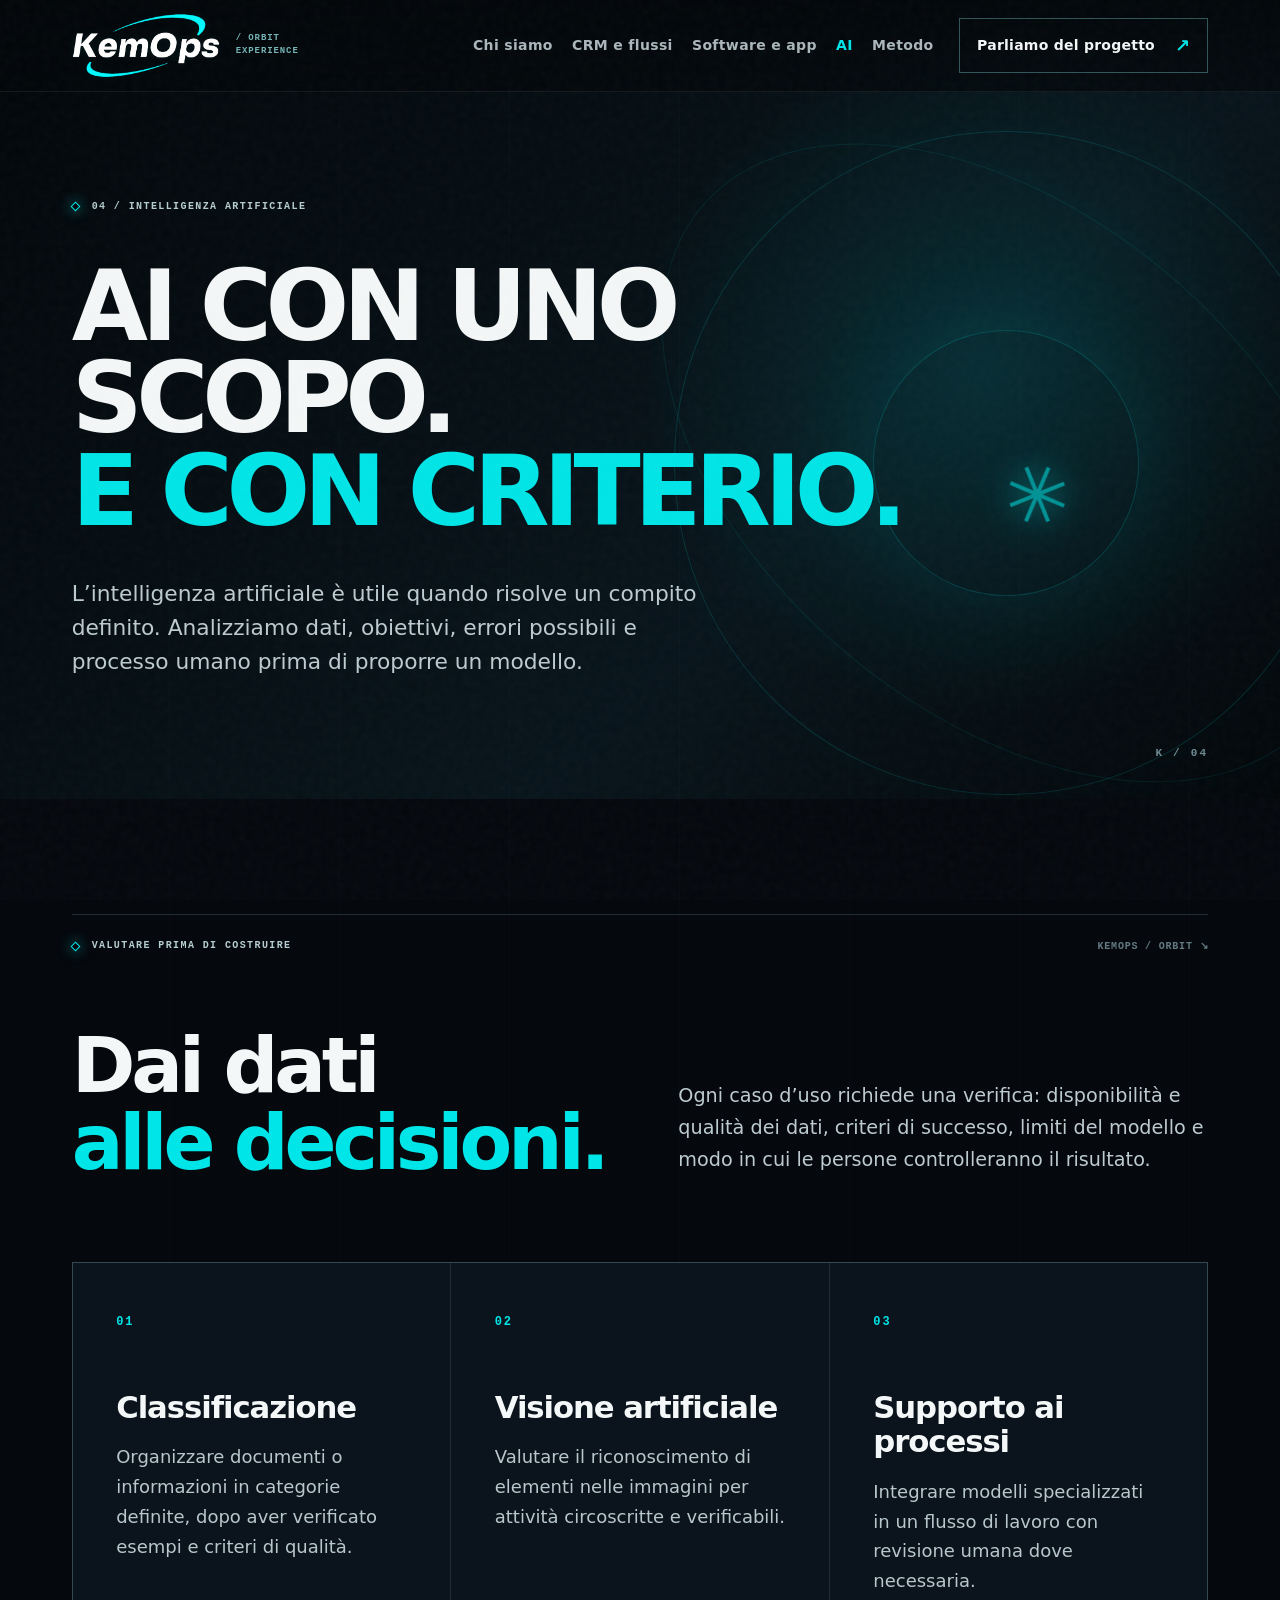
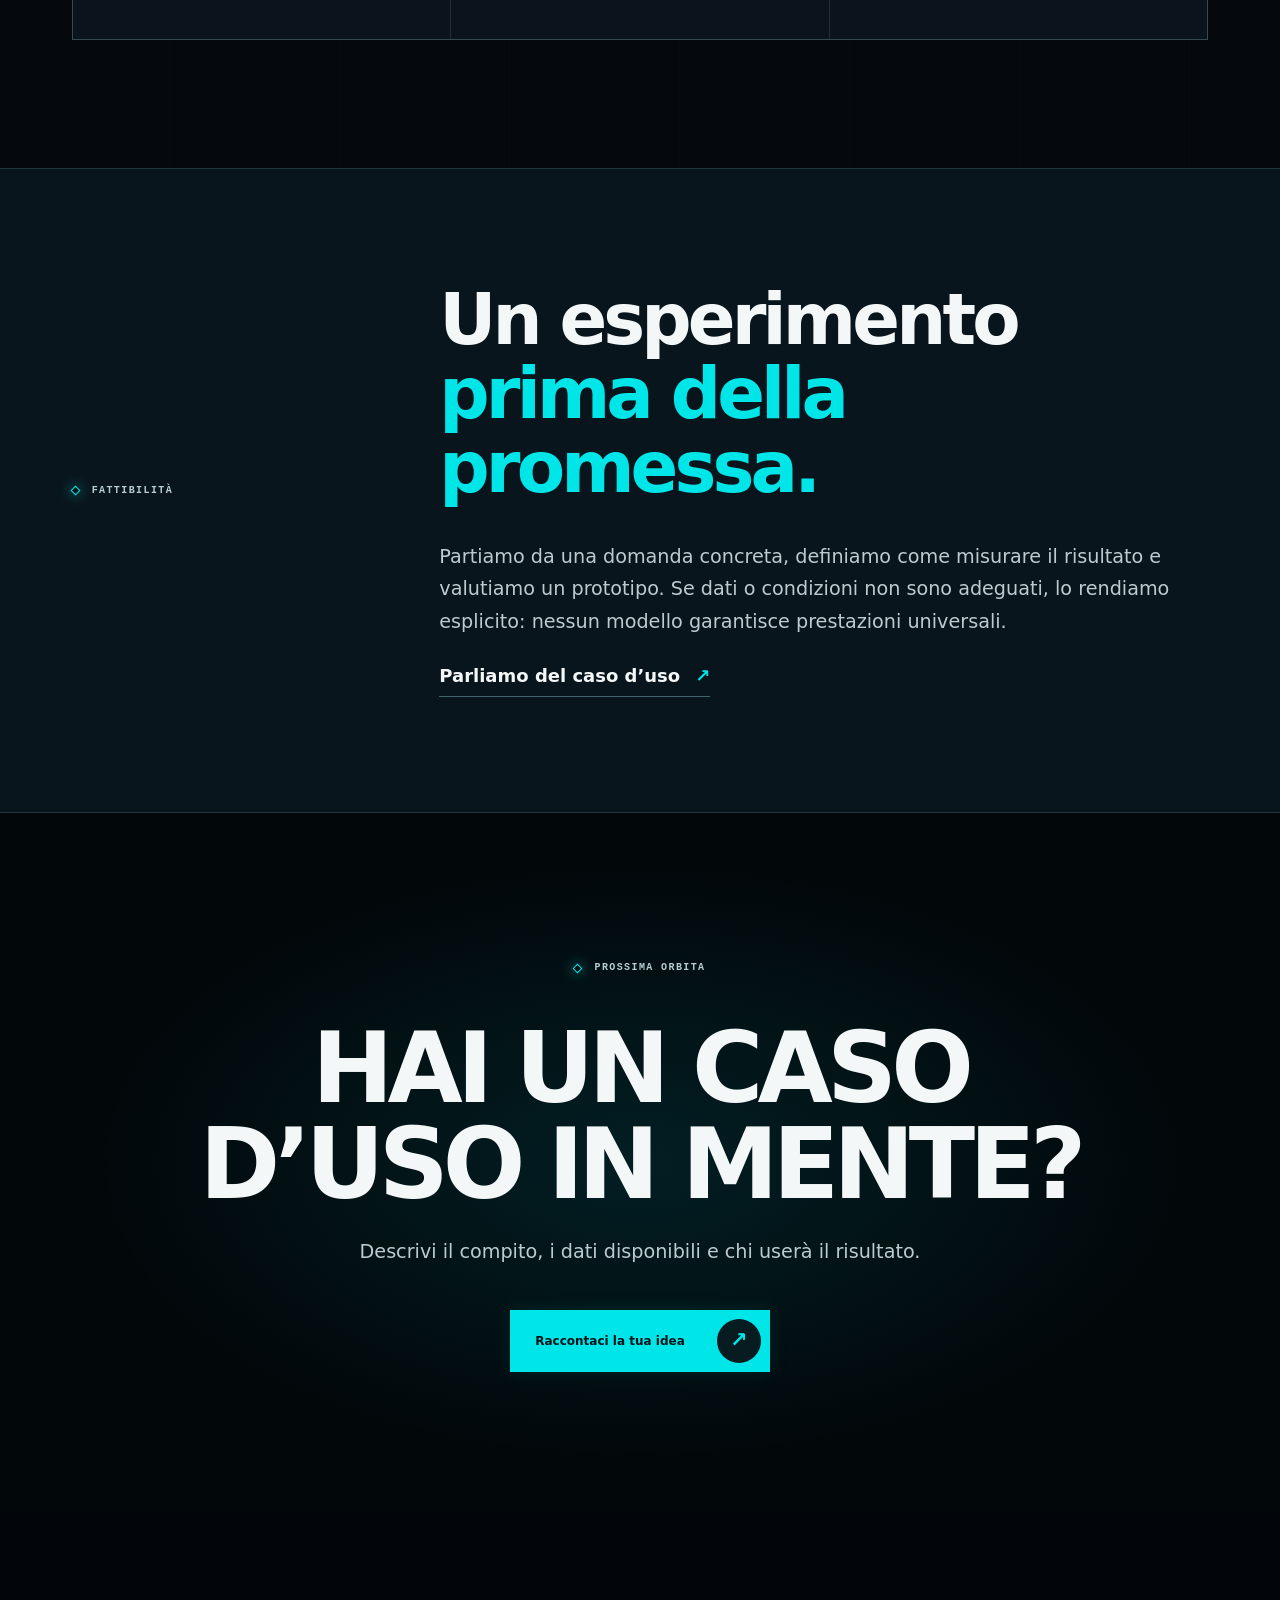
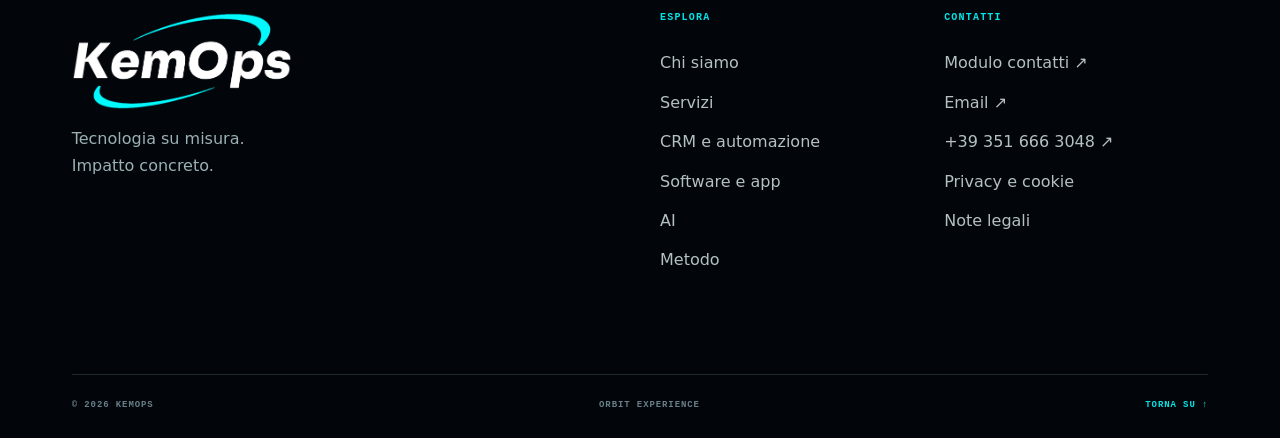
==== ai.html @ 6a9fac9e "Build KemOps ORBIT B2B site and branch preview" ====
<!doctype html>
<html lang="it">
<head>
  <meta charset="utf-8">
  <meta name="viewport" content="width=device-width, initial-scale=1">
  <meta name="theme-color" content="#05080d">
  <meta name="description" content="KemOps valuta e sviluppa soluzioni AI per casi d’uso specifici, con attenzione alla qualità dei dati, alla fattibilità e al controllo umano.">
  <meta name="robots" content="index,follow,max-image-preview:large">
  <link rel="canonical" href="https://kemops.it/ai.html">
  <meta property="og:type" content="website">
  <meta property="og:site_name" content="KemOps">
  <meta property="og:locale" content="it_IT">
  <meta property="og:url" content="https://kemops.it/ai.html">
  <meta property="og:title" content="AI applicata e modelli specializzati | KemOps">
  <meta property="og:description" content="KemOps valuta e sviluppa soluzioni AI per casi d’uso specifici, con attenzione alla qualità dei dati, alla fattibilità e al controllo umano.">
  <meta property="og:image" content="https://kemops.it/assets/images/orbit-logo.png">
  <meta name="twitter:card" content="summary_large_image">
  <title>AI applicata e modelli specializzati | KemOps</title>
  <link rel="icon" href="assets/images/favicon.png" sizes="32x32" type="image/png">
  <link rel="stylesheet" href="assets/css/orbit.css">
  <link rel="stylesheet" href="assets/css/orbit-b2b.css">
</head>
<body class="orbit-subpage">
  <div class="cursor-glow" aria-hidden="true"></div>
  <div class="scroll-meter" aria-hidden="true"><div class="scroll-meter-fill"></div></div>
  <a class="skip-link" href="#main">Vai al contenuto</a>
  <header class="site-header" id="top">
    <a class="brand" href="index.html" aria-label="KemOps, home">
      <img src="assets/images/orbit-logo.png" alt="KemOps" width="206" height="91">
      <span class="brand-edition">/ ORBIT EXPERIENCE</span>
    </a>
    <nav class="desktop-nav" aria-label="Navigazione principale"><a href="chi-siamo.html">Chi siamo</a><a href="crm-automazione.html">CRM e flussi</a><a href="app-software.html">Software e app</a><a href="ai.html" aria-current="page">AI</a><a href="metodo.html">Metodo</a></nav>
    <a class="nav-contact magnetic" href="contatti.html">Parliamo del progetto <span aria-hidden="true">↗</span></a>
    <button class="mobile-toggle" type="button" aria-expanded="false" aria-controls="mobile-menu" aria-label="Apri menu"><span></span><span></span></button>
  </header>
  <div class="mobile-menu" id="mobile-menu" hidden>
    <div class="mobile-menu-kicker">ESPLORA KEMOPS</div>
    <a href="index.html"><span>01</span> Home</a><a href="chi-siamo.html"><span>02</span> Chi siamo</a><a href="crm-automazione.html"><span>03</span> CRM e flussi</a><a href="app-software.html"><span>04</span> Software e app</a><a href="ai.html" aria-current="page"><span>05</span> AI</a><a href="metodo.html"><span>06</span> Metodo</a>
    <a href="contatti.html"><span>07</span> Contatti</a>
  </div>
  <main id="main"><section class="sub-hero section-shell" aria-labelledby="page-title">
      <div class="sub-orbits" aria-hidden="true"><span></span><span></span><span></span><i>✳</i></div>
      <div class="sub-hero-inner reveal"><p class="section-kicker"><span class="kicker-dot"></span> 04 / INTELLIGENZA ARTIFICIALE</p>
      <h1 id="page-title">AI con uno scopo.<br><em>E con criterio.</em></h1><p class="sub-lead">L’intelligenza artificiale è utile quando risolve un compito definito. Analizziamo dati, obiettivi, errori possibili e processo umano prima di proporre un modello.</p></div>
      <span class="sub-hero-index" aria-hidden="true">K / 04</span>
    </section><section class="sub-section section-shell"><div class="section-top reveal"><span class="section-kicker"><span class="kicker-dot"></span> VALUTARE PRIMA DI COSTRUIRE</span><span class="small-mono">KEMOPS / ORBIT ↘</span></div>
    <div class="sub-section-intro reveal"><h2>Dai dati<br><span>alle decisioni.</span></h2><p>Ogni caso d’uso richiede una verifica: disponibilità e qualità dei dati, criteri di successo, limiti del modello e modo in cui le persone controlleranno il risultato.</p></div><div class="orbit-card-grid"><article class="orbit-card reveal"><span class="orbit-card-num">01</span><h3>Classificazione</h3><p>Organizzare documenti o informazioni in categorie definite, dopo aver verificato esempi e criteri di qualità.</p></article><article class="orbit-card reveal"><span class="orbit-card-num">02</span><h3>Visione artificiale</h3><p>Valutare il riconoscimento di elementi nelle immagini per attività circoscritte e verificabili.</p></article><article class="orbit-card reveal"><span class="orbit-card-num">03</span><h3>Supporto ai processi</h3><p>Integrare modelli specializzati in un flusso di lavoro con revisione umana dove necessaria.</p></article></div></section><section class="sub-band section-shell"><div class="sub-band-grid"><p class="section-kicker"><span class="kicker-dot"></span> FATTIBILITÀ</p><div><h2>Un esperimento<br><em>prima della promessa.</em></h2><p>Partiamo da una domanda concreta, definiamo come misurare il risultato e valutiamo un prototipo. Se dati o condizioni non sono adeguati, lo rendiamo esplicito: nessun modello garantisce prestazioni universali.</p><a class="text-link" href="contatti.html">Parliamo del caso d’uso <span>↗</span></a></div></div></section><section class="sub-cta section-shell"><div class="sub-cta-inner reveal"><span class="section-kicker"><span class="kicker-dot"></span> PROSSIMA ORBITA</span><h2>Hai un caso d’uso in mente?</h2><p>Descrivi il compito, i dati disponibili e chi userà il risultato.</p><a class="btn btn-primary magnetic" href="contatti.html#contact-form"><span>Raccontaci la tua idea</span><span class="btn-circle" aria-hidden="true">↗</span></a></div></section></main>
  <footer class="site-footer section-shell">
  <div class="footer-main">
    <div><a href="index.html" class="footer-brand" aria-label="KemOps, home"><img src="assets/images/orbit-logo.png" alt="KemOps" width="206" height="91" loading="lazy"></a><p>Tecnologia su misura.<br>Impatto concreto.</p></div>
    <div class="footer-links">
      <div><small>ESPLORA</small><a href="chi-siamo.html">Chi siamo</a><a href="servizi.html">Servizi</a><a href="crm-automazione.html">CRM e automazione</a><a href="app-software.html">Software e app</a><a href="ai.html">AI</a><a href="metodo.html">Metodo</a></div>
      <div><small>CONTATTI</small><a href="contatti.html">Modulo contatti ↗</a><a href="mailto:kemops.consulting@gmail.com">Email ↗</a><a href="tel:+393516663048">+39 351 666 3048 ↗</a><a href="privacy.html">Privacy e cookie</a><a href="note-legali.html">Note legali</a></div>
    </div>
  </div>
  <div class="footer-bottom"><span>© <span id="year">2026</span> KEMOPS</span><span>ORBIT EXPERIENCE</span><a href="#top">TORNA SU ↑</a></div>
</footer>
  <script src="assets/js/orbit-shared.js" defer></script>
</body>
</html>
---- assets/css/orbit.css ----
/* KEMOPS ORBIT — original, custom-built visual language based on the client's swoosh logo. */
:root{--bg:#05080d;--bg-2:#080e14;--card:#0b1219;--card-2:#101b23;--line:rgba(151,206,218,.18);--line-strong:rgba(133,228,229,.35);--white:#f4f7f7;--muted:#88979d;--cyan:#00e5e7;--cyan-2:#87feff;--nav-h:92px;--pad:clamp(22px,5.6vw,110px);--radius:8px}
*,*::before,*::after{box-sizing:border-box}
html{scroll-behavior:smooth;scroll-padding-top:110px;overflow-x:clip}
body{margin:0;background:var(--bg);color:var(--white);overflow-x:clip;font-family:Inter,ui-sans-serif,system-ui,-apple-system,BlinkMacSystemFont,"Segoe UI",sans-serif;overflow-x:hidden;-webkit-font-smoothing:antialiased;line-height:1.5}
::selection{background:var(--cyan);color:var(--bg)}
a{color:inherit;text-decoration:none}button{font:inherit}button,a{-webkit-tap-highlight-color:transparent}button:focus-visible,a:focus-visible,summary:focus-visible{outline:2px solid var(--cyan);outline-offset:5px}img{max-width:100%}h1,h2,h3,p{margin:0}h1,h2,h3{line-height:1.02;letter-spacing:-.06em}body::before{content:"";position:fixed;inset:0;z-index:120;pointer-events:none;opacity:.055;background-image:url("data:image/svg+xml,%3Csvg viewBox='0 0 200 200' xmlns='http://www.w3.org/2000/svg'%3E%3Cfilter id='n'%3E%3CfeTurbulence type='fractalNoise' baseFrequency='.6' numOctaves='3' stitchTiles='stitch'/%3E%3C/filter%3E%3Crect width='100%25' height='100%25' filter='url(%23n)' opacity='.6'/%3E%3C/svg%3E")}
.section-shell{padding-left:var(--pad);padding-right:var(--pad)}.skip-link{position:fixed;left:20px;top:-100px;padding:12px 18px;background:var(--cyan);color:#001;z-index:200}.skip-link:focus{top:12px}
.cursor-glow{position:fixed;width:500px;height:500px;left:0;top:0;background:radial-gradient(circle,rgba(0,229,231,.085),transparent 67%);mix-blend-mode:screen;z-index:8;pointer-events:none;transform:translate3d(-50%,-50%,0);opacity:0;transition:opacity .4s}.scroll-meter{position:fixed;left:0;top:0;width:100%;height:2px;z-index:150;background:transparent}.scroll-meter-fill{width:0;height:100%;background:var(--cyan);box-shadow:0 0 18px var(--cyan);transition:width .12s linear}
/* Header */
.site-header{height:var(--nav-h);position:fixed;z-index:110;top:0;left:0;right:0;display:flex;align-items:center;justify-content:space-between;gap:25px;padding:0 var(--pad);border-bottom:1px solid rgba(255,255,255,.075);background:linear-gradient(to bottom,rgba(3,7,10,.95),rgba(3,7,10,.67));backdrop-filter:blur(16px);-webkit-backdrop-filter:blur(16px);transition:height .35s,background .35s}.site-header.scrolled{height:76px;background:rgba(3,7,10,.94)}
.brand{display:flex;align-items:center;gap:16px;flex-shrink:0}.brand img{width:154px;height:auto;display:block;filter:drop-shadow(0 0 4px rgba(0,233,236,.07))}.brand-edition{color:#75b5b7;font:600 9px/1.5 ui-monospace,monospace;letter-spacing:.1em;max-width:64px}.desktop-nav{display:flex;align-items:center;gap:clamp(17px,2.2vw,39px);margin-left:auto}.desktop-nav a{color:#abb7bb;font-size:12px;font-weight:650;letter-spacing:.025em;transition:color .2s;position:relative}.desktop-nav a::after{content:"";position:absolute;bottom:-12px;left:0;width:0;height:1px;background:var(--cyan);transition:width .3s}.desktop-nav a:hover,.desktop-nav a.is-active{color:var(--white)}.desktop-nav a:hover::after,.desktop-nav a.is-active::after{width:100%}
.nav-contact{display:flex;align-items:center;gap:20px;white-space:nowrap;padding:13px 17px;border:1px solid var(--line-strong);font-size:11px;font-weight:750;letter-spacing:.018em;transition:background .25s,border-color .25s,transform .3s}.nav-contact:hover{background:var(--cyan);border-color:var(--cyan);color:#001419}.nav-contact span{color:var(--cyan);font-size:18px}.nav-contact:hover span{color:#001419}.mobile-toggle{display:none;background:none;border:1px solid var(--line-strong);color:#fff;width:46px;height:46px;flex-direction:column;align-items:center;justify-content:center;gap:6px;z-index:115}.mobile-toggle span{display:block;width:19px;height:2px;background:var(--cyan);transition:transform .3s}.mobile-toggle.open span:first-child{transform:translateY(4px) rotate(45deg)}.mobile-toggle.open span:last-child{transform:translateY(-4px) rotate(-45deg)}.mobile-menu{position:fixed;z-index:105;inset:var(--nav-h) 0 0;background:linear-gradient(150deg,#071016,#020708);padding:40px var(--pad);overflow:auto}.mobile-menu[hidden]{display:none}.mobile-menu-kicker{font:11px ui-monospace,monospace;letter-spacing:.12em;color:var(--cyan);margin-bottom:28px}.mobile-menu a{display:block;font-weight:800;font-size:clamp(35px,9vw,64px);border-bottom:1px solid var(--line);padding:11px 0;letter-spacing:-.06em}.mobile-menu a span{font-size:12px;color:var(--cyan);display:inline-block;width:42px;vertical-align:middle;letter-spacing:0}.mobile-menu p{margin-top:38px;color:var(--muted);font:10px ui-monospace,monospace;letter-spacing:.12em}body.menu-open{overflow:hidden}
/* Shared */
.section-top{display:flex;align-items:center;justify-content:space-between;gap:15px;border-top:1px solid var(--line);padding-top:24px}.section-kicker{display:inline-flex;align-items:center;gap:13px;font:700 10px/1.4 ui-monospace,monospace;letter-spacing:.14em;color:#b7ced1}.kicker-dot{width:7px;height:7px;border:1px solid var(--cyan);box-shadow:0 0 13px rgba(0,229,231,.7);transform:rotate(45deg)}.small-mono{color:#647b82;font:600 10px ui-monospace,monospace;letter-spacing:.08em}.small-mono span{color:var(--cyan);font-size:17px;margin-left:10px}.cyan-text{color:var(--cyan)}.reveal{opacity:0;transform:translate3d(0,36px,0);transition:opacity .9s cubic-bezier(.2,.7,.1,1),transform .9s cubic-bezier(.2,.7,.1,1)}.reveal.visible{opacity:1;transform:none}.section-head{display:flex;justify-content:space-between;align-items:flex-end;gap:40px;padding:75px 0 50px}.section-head h2,.method-intro h2,.faq-title h2{font-size:clamp(50px,6.6vw,106px);font-weight:780}.section-head h2 span,.method-intro h2 span,.faq-title h2 span{color:var(--cyan)}.section-head>p{max-width:315px;line-height:1.85;font-size:14px;color:#a4b0b5;margin-bottom:8px}
/* Hero */
.hero{min-height:850px;height:min(940px,100svh);max-height:1100px;position:relative;display:flex;align-items:center;isolation:isolate;overflow:hidden;padding-top:var(--nav-h);background:#020609}.hero-grid{position:absolute;inset:0;opacity:.56;background-image:linear-gradient(to right,rgba(100,163,179,.055) 1px,transparent 1px),linear-gradient(to bottom,rgba(100,163,179,.06) 1px,transparent 1px);background-size:96px 96px;mask-image:linear-gradient(to bottom,transparent 7%,black 30%,black 85%,transparent)}.hero-grid::after{content:"";position:absolute;inset:0;background:linear-gradient(90deg,#020609 4%,transparent 70%)}.hero-ambient{position:absolute;inset:0;background:radial-gradient(ellipse at 76% 52%,rgba(0,132,151,.15),transparent 37%),radial-gradient(ellipse at 22% 120%,rgba(0,94,107,.08),transparent 48%);pointer-events:none}.hero-viz{position:absolute;right:max(-8vw,-110px);top:12%;width:min(850px,67vw);height:76%;z-index:1;pointer-events:none;mask-image:radial-gradient(ellipse closest-side,black 65%,rgba(0,0,0,.95) 81%,transparent 100%)}.hero-viz canvas{width:100%;height:100%;display:block}.visual-hud{position:absolute;font:600 9px/1.65 ui-monospace,monospace;letter-spacing:.14em;color:#76aeb5;opacity:.7}.hud-top{right:13%;top:15%}.hud-bottom{right:16%;bottom:10%;display:flex;gap:45px;align-items:center}.hud-bottom span{font-size:27px;color:var(--cyan)}.hud-left{left:11%;bottom:27%;border-left:1px solid var(--cyan);padding-left:14px}.hud-pulse{display:inline-block;width:5px;height:5px;border-radius:50%;background:var(--cyan);box-shadow:0 0 12px var(--cyan);margin-right:5px;animation:pulse 1.6s infinite}.orbital-title{position:absolute;top:49%;left:50%;transform:translate(-50%,-50%) rotate(-12deg);font:800 11px ui-monospace,monospace;letter-spacing:.24em;color:#8cfafd;text-shadow:0 0 16px var(--cyan);opacity:.5;white-space:nowrap}.orbital-title span{color:#fff}
.hero-content{width:100%;max-width:1500px;position:relative;z-index:2;padding-top:26px}.eyebrow{font:650 11px ui-monospace,monospace;letter-spacing:.15em;color:#a3c4c7}.hero-eyebrow{display:flex;align-items:center;gap:13px;margin-bottom:35px}.eyebrow-line{width:29px;height:1px;background:var(--cyan);box-shadow:0 0 14px var(--cyan)}.eyebrow-suffix{color:#4b6d75;margin-left:6px}.hero h1{font-size:clamp(65px,7.5vw,126px);font-weight:850;line-height:1.025;letter-spacing:-.086em;text-transform:uppercase;max-width:1450px}.hero-line{display:block;overflow:hidden;padding-right:13px}.hero-line>span{display:block;animation:heroRise 1s both cubic-bezier(.17,.8,.2,1)}.hero-line:nth-child(2)>span{animation-delay:.13s}.hero-line:nth-child(3)>span{animation-delay:.26s}.hero-line-accent{color:var(--cyan)}.hero-line-accent em{font-style:normal;color:transparent;-webkit-text-stroke:1.5px var(--cyan);paint-order:stroke fill;text-shadow:0 0 40px rgba(0,229,231,.06)}
.hero-lower{display:flex;align-items:flex-end;gap:90px;margin-top:45px;max-width:990px;transition-delay:.25s}.hero-lower p{max-width:340px;color:#a4b4ba;font-size:14px;line-height:1.9}.hero-lower p strong{color:#e9ffff;font-weight:600}.hero-actions{display:flex;flex-direction:column;align-items:flex-start;gap:23px}.btn{display:inline-flex;justify-content:space-between;align-items:center;gap:32px;min-height:62px;padding:8px 9px 8px 25px;font-size:12px;font-weight:760;transition:transform .3s,box-shadow .3s,background .3s}.btn-primary{background:var(--cyan);color:#031317;box-shadow:0 0 20px rgba(0,229,231,.1)}.btn-primary:hover{background:#94ffff;box-shadow:0 0 38px rgba(0,229,231,.24);transform:translateY(-3px)}.btn-circle{background:#061c20;color:var(--cyan);border-radius:50%;width:44px;height:44px;display:grid;place-items:center;font-size:21px}.text-link{font-size:12px;font-weight:700;border-bottom:1px solid #44626b;padding-bottom:7px;transition:color .2s}.text-link:hover{color:var(--cyan)}.text-link span{color:var(--cyan);padding-left:15px}.hero-bottom{position:absolute;bottom:34px;left:var(--pad);right:var(--pad);display:flex;align-items:end;justify-content:space-between;gap:20px}.scroll-down{display:flex;gap:14px;align-items:center;font:600 9px ui-monospace,monospace;letter-spacing:.12em;color:#8ca4ac}.scroll-track{height:42px;width:21px;border:1px solid rgba(101,192,199,.45);border-radius:15px;position:relative}.scroll-track span{position:absolute;width:3px;height:8px;border-radius:3px;background:var(--cyan);top:7px;left:8px;animation:scrollDrop 1.7s ease-in-out infinite}.hero-coordinates{font:600 9px ui-monospace,monospace;letter-spacing:.1em;color:#56737e}.cross-mark{color:var(--cyan);font-size:17px;margin:0 17px}.hero-num{font:700 12px ui-monospace,monospace;color:var(--cyan)}
.ticker{height:104px;background:var(--cyan);color:#021013;overflow:hidden;display:flex;align-items:center;transform:rotate(-1.5deg) scale(1.04);position:relative;z-index:2;margin:0 0 140px;box-shadow:0 13px 90px rgba(0,229,231,.1)}.ticker-track{display:flex;width:max-content;white-space:nowrap;animation:marquee 26s linear infinite}.ticker-track span{font-weight:900;font-size:clamp(27px,3.1vw,52px);line-height:1;letter-spacing:-.055em;padding-left:40px}.ticker-track b{font-size:.75em;margin:0 33px;font-weight:500}
/* Vision */
.vision{padding-bottom:190px;position:relative}.vision-layout{display:grid;grid-template-columns:minmax(190px,.7fr) 2fr;gap:40px;margin-top:100px}.vision-side{display:flex;flex-direction:column;justify-content:space-between;min-height:520px}.floating-symbol{width:136px;height:136px;border:1px solid var(--line-strong);border-radius:50%;display:grid;place-items:center;font-size:71px;color:var(--cyan);position:relative;animation:gentleSpin 26s linear infinite}.floating-symbol::before,.floating-symbol::after{content:"";position:absolute;border:1px solid rgba(0,229,231,.22);border-radius:50%;inset:15px;transform:scaleX(.5) rotate(40deg)}.floating-symbol::after{transform:scaleX(.6) rotate(-40deg)}.floating-symbol span{position:absolute;bottom:-8px;right:-13px;padding:5px 12px;background:var(--bg);font:11px ui-monospace,monospace;letter-spacing:.07em}.vision-side p{color:var(--cyan);font:750 11px/1.65 ui-monospace,monospace;letter-spacing:.12em}.vision-main h2{font-size:clamp(63px,8vw,135px);font-weight:800}.vision-main h2 .outlined{-webkit-text-stroke:1.5px #d8f0f3;color:transparent}.vision-bottom{margin-top:70px;border-top:1px solid var(--line);padding-top:25px;display:flex;justify-content:space-between;align-items:end;gap:30px}.vision-bottom p{max-width:550px;font-size:16px;line-height:1.9;color:#9eb0b7}.round-arrow{width:76px;height:76px;min-width:76px;border-radius:50%;border:1px solid var(--cyan);color:var(--cyan);font-size:32px;display:grid;place-items:center;transition:background .3s,color .3s,transform .3s}.round-arrow:hover{background:var(--cyan);color:#001;transform:rotate(45deg)}.vision-stats{margin-top:100px;display:grid;grid-template-columns:repeat(3,1fr);gap:0;border-top:1px solid var(--line);border-bottom:1px solid var(--line)}.vision-stats>div{padding:38px 23px 38px 0;display:flex;flex-direction:column;gap:7px}.vision-stats>div+div{border-left:1px solid var(--line);padding-left:30px}.stat-index{font:650 10px ui-monospace,monospace;color:var(--cyan);margin-bottom:15px}.vision-stats strong{font-size:clamp(23px,3vw,38px);font-weight:750;letter-spacing:-.06em}.vision-stats small{color:var(--muted);font-size:12px}
/* Services */
.services{background:radial-gradient(ellipse at 84% 38%,rgba(0,151,161,.11),transparent 42%),#071016;padding-top:110px;padding-bottom:170px}.services .section-top{border-color:rgba(155,233,236,.18)}.service-explorer{border:1px solid var(--line-strong);display:grid;grid-template-columns:minmax(230px,.64fr) 2.2fr;min-height:650px;background:linear-gradient(125deg,rgba(8,22,30,.98),rgba(2,7,12,.98));position:relative;box-shadow:0 30px 100px rgba(0,0,0,.24)}.service-explorer::before,.service-explorer::after{content:"";position:absolute;width:8px;height:8px;border-top:1px solid var(--cyan);border-left:1px solid var(--cyan);top:-1px;left:-1px}.service-explorer::after{top:auto;left:auto;right:-1px;bottom:-1px;transform:rotate(180deg)}.service-rail{border-right:1px solid var(--line);display:grid;grid-template-rows:repeat(4,1fr)}.service-tab{display:grid;grid-template-columns:30px 1fr 25px;align-items:center;gap:8px;text-align:left;color:#99abb1;background:transparent;border:0;border-bottom:1px solid var(--line);padding:18px 22px;cursor:pointer;position:relative;transition:background .3s,color .3s}.service-tab:last-child{border-bottom:0}.service-tab::before{content:"";position:absolute;left:0;top:0;bottom:0;width:3px;background:var(--cyan);transform:scaleY(0);transition:transform .3s}.service-tab:hover,.service-tab.is-active{background:linear-gradient(90deg,rgba(0,229,231,.10),rgba(0,229,231,.012));color:#fff}.service-tab.is-active::before{transform:scaleY(1)}.service-tab>span:nth-child(2){font-size:clamp(19px,1.65vw,27px);font-weight:740;line-height:1.1;letter-spacing:-.055em}.service-index{font:650 11px ui-monospace,monospace;color:var(--cyan);align-self:start;margin-top:12px}.service-tab-arrow{align-self:end;justify-self:end;color:var(--cyan);font-size:25px;opacity:.4;transition:opacity .3s,transform .3s}.service-tab.is-active .service-tab-arrow,.service-tab:hover .service-tab-arrow{opacity:1;transform:translate(3px,-3px)}.service-main{display:grid;grid-template-columns:minmax(290px,1.25fr) minmax(225px,.9fr);min-width:0}.service-display{position:relative;overflow:hidden;min-height:630px;border-right:1px solid var(--line)}.service-display::before{content:"";position:absolute;inset:0;background:radial-gradient(ellipse at center,rgba(0,204,208,.14),transparent 65%),linear-gradient(rgba(255,255,255,.03) 1px,transparent 1px),linear-gradient(90deg,rgba(255,255,255,.03) 1px,transparent 1px);background-size:auto,60px 60px,60px 60px;mask-image:linear-gradient(to bottom,black,rgba(0,0,0,.3));pointer-events:none}.service-stage-stage{position:absolute;inset:0;display:flex;align-items:center;justify-content:center;animation:stagePop .65s both}.stage-corner{position:absolute;width:18px;height:18px;border-color:var(--cyan);border-style:solid;z-index:3}.stage-corner.top-left{top:22px;left:22px;border-width:1px 0 0 1px}.stage-corner.bottom-right{right:22px;bottom:22px;border-width:0 1px 1px 0}.stage-label{position:absolute;z-index:3;top:25px;left:50px;font:700 9px ui-monospace,monospace;letter-spacing:.12em;color:#86bdc0}.stage-label span{color:var(--cyan);margin:0 7px}.stage-floating-label{position:absolute;bottom:35px;left:50%;transform:translateX(-50%);white-space:nowrap;font:700 8px ui-monospace,monospace;letter-spacing:.1em;color:#9bd7d9}.f-dot{display:inline-block;width:5px;height:5px;border-radius:50%;background:var(--cyan);margin-right:7px;box-shadow:0 0 8px var(--cyan)}
.mock-dashboard{width:78%;max-width:430px;min-height:306px;background:linear-gradient(140deg,rgba(19,47,57,.98),#0b1722 70%);border:1px solid rgba(82,238,242,.45);box-shadow:0 25px 70px #000b,0 0 52px rgba(0,229,231,.12);transform:perspective(900px) rotateY(-11deg) rotateX(7deg) rotateZ(-3deg);animation:dashboardFloat 6s ease-in-out infinite;position:relative}.mock-dashboard::before{content:"";position:absolute;inset:-17px;border:1px solid rgba(0,229,231,.09);z-index:-1}.mock-top{height:36px;display:flex;gap:5px;align-items:center;padding:0 13px;border-bottom:1px solid rgba(134,239,244,.2)}.mock-top i{display:block;background:#254b55;width:6px;height:6px;border-radius:50%}.mock-top i:first-child{background:var(--cyan)}.mock-top span{margin-left:auto;color:#76a4a9;font:7px ui-monospace,monospace;letter-spacing:.12em}.mock-top b{color:var(--cyan);margin-left:15px}.mock-body{display:grid;grid-template-columns:44px 1fr;min-height:270px}.mock-side{border-right:1px solid rgba(134,239,244,.13);display:flex;align-items:center;flex-direction:column;gap:23px;padding:16px 0}.mock-side span:not(:first-child){display:block;width:15px;height:3px;background:#294651;border-radius:3px}.mock-side span:nth-child(2){background:var(--cyan)}.mock-side-logo{color:var(--cyan);font-size:18px}.mock-content{padding:23px 24px 20px;min-width:0}.mock-content small{color:var(--cyan);font:7px ui-monospace,monospace;letter-spacing:.14em}.mock-content strong{display:block;font-size:24px;line-height:1.2;letter-spacing:-.06em;margin-top:7px}.mock-chart{height:96px;border-bottom:1px solid rgba(134,239,244,.3);display:flex;align-items:end;gap:7px;margin-top:12px;background:repeating-linear-gradient(to top,transparent 0,transparent 22px,rgba(255,255,255,.04) 23px)}.mock-chart span{flex:1;background:linear-gradient(var(--cyan),rgba(0,228,231,.1));height:var(--h);min-width:5px;animation:barBreathe 2.5s ease-in-out infinite alternate;transform-origin:bottom}.mock-chart span:nth-child(2n){animation-delay:.45s}.mock-metrics{display:grid;grid-template-columns:1fr 1fr;gap:15px;margin-top:15px}.mock-metrics>span{display:flex;flex-direction:column;gap:6px}.mock-metrics b{font:6px ui-monospace,monospace;letter-spacing:.1em;color:#7b9a9f}.mock-metrics i{width:80%;height:3px;background:#31505a}.mock-metrics i:last-child{width:56%;background:var(--cyan);opacity:.6}
.service-info{display:flex;flex-direction:column;padding:32px 30px 25px;min-width:0}.service-info-top{display:flex;align-items:center;justify-content:space-between;gap:8px;color:var(--cyan);font:600 9px ui-monospace,monospace;letter-spacing:.1em}.mini-pulse{font-size:8px;color:#547f83}.mini-pulse::first-letter{color:var(--cyan)}.service-info-main{flex:1;display:flex;flex-direction:column;justify-content:center;padding:30px 0}.service-info h3{font-size:clamp(29px,3.3vw,48px);line-height:1.13;font-weight:800}.service-info p{color:#91abb1;font-size:13px;line-height:1.9;margin-top:22px}.tag-list{display:flex;flex-wrap:wrap;gap:8px;margin-top:26px}.tag-list span{border:1px solid rgba(125,213,218,.25);color:#9ec2c8;padding:7px 9px;font:9px ui-monospace,monospace;letter-spacing:.02em}.service-cta{border-top:1px solid var(--line);padding-top:23px;display:flex;align-items:center;justify-content:space-between;gap:12px;color:var(--white);font-size:11px;font-weight:750;transition:color .2s}.service-cta:hover{color:var(--cyan)}.service-cta span{color:var(--cyan);font-size:21px}.explorer-note{font:9px/1.7 ui-monospace,monospace;color:#708b91;letter-spacing:.1em;margin-top:21px}
/* Dynamic service visual styles */
.stage-architecture{position:relative;width:80%;height:350px;display:flex;align-items:center;justify-content:center;animation:dashboardFloat 7s ease-in-out infinite}.architecture-ring{width:280px;height:280px;max-width:85%;border-radius:50%;border:1px dashed rgba(0,229,231,.45);box-shadow:0 0 0 42px rgba(0,229,231,.035),0 0 80px rgba(0,229,231,.06);animation:gentleSpin 45s linear infinite}.architecture-core{position:absolute;inset:50% auto auto 50%;transform:translate(-50%,-50%);padding:20px 24px;border:1px solid var(--cyan);background:linear-gradient(150deg,#133640,#07131a);box-shadow:0 0 45px rgba(0,229,231,.25);font:800 18px ui-monospace,monospace;letter-spacing:.14em;color:#b5ffff}.architecture-node{position:absolute;min-width:85px;padding:14px 12px;border:1px solid rgba(0,229,231,.45);background:#102730;box-shadow:0 0 24px #003e4733;font:750 9px ui-monospace,monospace;letter-spacing:.08em;text-align:center}.architecture-node::before{content:"●";color:var(--cyan);margin-right:6px}.architecture-node.a{top:6%;left:9%}.architecture-node.b{right:0;top:28%}.architecture-node.c{left:3%;bottom:10%}.architecture-node.d{right:16%;bottom:5%}.architecture-connector{position:absolute;inset:8% 3%;width:94%;height:86%;overflow:visible;z-index:-1}.architecture-connector path{stroke:var(--cyan);stroke-width:1;fill:none;opacity:.55;stroke-dasharray:5 9;animation:dash 20s linear infinite}
.stage-phone{width:210px;height:410px;border:8px solid #244650;border-radius:37px;position:relative;background:linear-gradient(160deg,#123b48,#071017);box-shadow:0 30px 75px #000c,0 0 55px #00d7e722;transform:perspective(700px) rotateY(-16deg) rotateZ(8deg);animation:dashboardFloat 5.5s ease-in-out infinite;padding:30px 16px 15px;overflow:hidden}.stage-phone::before{content:"";position:absolute;top:8px;width:52px;height:11px;border-radius:10px;background:#031015;left:50%;transform:translateX(-50%)}.stage-phone-head{font:700 8px ui-monospace,monospace;color:var(--cyan);letter-spacing:.1em}.stage-phone h4{font-size:30px;line-height:1.12;letter-spacing:-.06em;margin:32px 0 18px}.stage-phone-card{padding:15px;background:rgba(0,229,231,.11);border:1px solid rgba(0,229,231,.23)}.stage-phone-card small{display:block;font:8px ui-monospace,monospace;color:#97cfd1;margin-bottom:10px}.stage-phone-card span{display:block;height:6px;background:#3b707b;margin:8px 0;width:83%;border-radius:4px}.stage-phone-card span:last-child{width:55%;background:var(--cyan)}.stage-phone-nav{position:absolute;bottom:15px;display:flex;justify-content:space-between;left:20px;right:20px;border-top:1px solid #21505a;padding-top:13px;color:#9cdfe0;font-size:19px}.stage-phone-orbit{position:absolute;width:370px;height:190px;border:1px solid rgba(0,229,231,.35);border-radius:50%;transform:rotate(-36deg);box-shadow:0 0 32px rgba(0,229,231,.1)}.stage-phone-orbit.two{transform:rotate(48deg);width:310px;height:340px}
.stage-ai{width:80%;height:340px;position:relative;border:1px solid rgba(0,229,231,.22);background:radial-gradient(ellipse at center,rgba(0,229,231,.13),transparent 62%),linear-gradient(90deg,#193c4133 1px,transparent 1px),linear-gradient(#193c4133 1px,transparent 1px);background-size:auto,32px 32px,32px 32px;display:flex;align-items:center;justify-content:center;clip-path:polygon(4% 0,100% 0,100% 89%,96% 100%,0 100%,0 12%)}.ai-core{height:150px;width:150px;position:relative;display:grid;place-items:center;border-radius:50%;border:2px solid var(--cyan);box-shadow:0 0 60px #00e5e744,inset 0 0 35px #00e5e733;animation:aiSpin 15s linear infinite}.ai-core::before,.ai-core::after{content:"";position:absolute;inset:19px;border:1px dashed #91ffff;border-radius:50%;transform:scaleX(.4) rotate(-30deg)}.ai-core::after{transform:scaleY(.4) rotate(25deg)}.ai-core span{font:800 43px ui-monospace,monospace;color:var(--cyan);text-shadow:0 0 23px var(--cyan)}.ai-flow-label{position:absolute;border:1px solid #317c83;background:#11292e;padding:10px 14px;color:#9cebed;font:800 9px ui-monospace,monospace;letter-spacing:.1em;z-index:1}.ai-flow-label.left{left:5%;top:21%}.ai-flow-label.right{right:5%;bottom:19%}.ai-connection{position:absolute;width:65%;height:1px;background:linear-gradient(90deg,transparent,var(--cyan),transparent);transform:rotate(-25deg);box-shadow:0 0 20px var(--cyan)}.ai-flow-line{position:absolute;width:2px;height:100%;left:0;background:var(--cyan);box-shadow:0 0 30px var(--cyan);animation:scan 4s linear infinite;opacity:.65}
/* Scenarios */
.scenarios{padding-top:150px;padding-bottom:170px}.scenario-grid{display:grid;grid-template-columns:repeat(2,minmax(0,1fr));gap:18px}.scenario-card{min-height:635px;border:1px solid var(--line);background:linear-gradient(150deg,#0c151d,#071015);position:relative;overflow:hidden;display:flex;flex-direction:column;transition:border-color .3s,transform .4s,box-shadow .4s}.scenario-card:hover{border-color:rgba(0,229,231,.55);transform:translateY(-5px);box-shadow:0 30px 70px #0006}.scenario-card::after{content:"";pointer-events:none;position:absolute;inset:0;background:linear-gradient(120deg,transparent 32%,rgba(0,229,231,.045) 51%,transparent 71%);transform:translateX(-100%);transition:transform .8s}.scenario-card:hover::after{transform:translateX(100%)}.scenario-overline{position:relative;z-index:2;padding:24px 28px 0;display:flex;justify-content:space-between;font:700 10px ui-monospace,monospace;letter-spacing:.1em;color:#9cc9cf}.scenario-overline span:last-child{font-size:22px;color:var(--cyan)}.scenario-art{height:345px;position:relative;display:flex;align-items:center;justify-content:center;overflow:hidden}.scenario-art::before{content:"";position:absolute;inset:0;background:radial-gradient(ellipse at center,rgba(0,185,191,.12),transparent 55%)}.scenario-text{position:relative;z-index:2;margin-top:auto;padding:4px 33px 37px;border-top:1px solid var(--line)}.scenario-type{font:700 9px ui-monospace,monospace;letter-spacing:.1em;color:var(--cyan);display:block;margin-top:24px;margin-bottom:11px}.scenario-text h3{font-size:clamp(30px,3vw,44px);font-weight:750;max-width:510px}.scenario-text p{font-size:13px;color:#9aacb1;max-width:430px;line-height:1.85;margin-top:15px}.flow-node{font:800 9px ui-monospace,monospace;letter-spacing:.09em;padding:15px 18px;min-width:105px;text-align:center;background:#10252d;border:1px solid #317883;box-shadow:0 0 15px rgba(0,229,231,.1);color:#9bdddf;z-index:1}.flow-node i{font-style:normal;color:var(--cyan);margin-left:5px}.flow-node.strong{background:#174149;border-color:var(--cyan);color:#fff;box-shadow:0 0 55px #00e5e71f}.flow-wiring{height:1px;width:clamp(12px,5vw,65px);background:var(--cyan);position:relative;box-shadow:0 0 10px var(--cyan)}.flow-wiring::after{content:"▶";color:var(--cyan);font-size:11px;position:absolute;right:0;top:-9px}.flow-wiring span{position:absolute;display:block;width:4px;height:4px;top:-2px;border-radius:50%;background:white;box-shadow:0 0 7px var(--cyan);animation:linePulse 2.2s linear infinite}.flow-wiring-short span{animation-delay:1s}.tiny-window{width:70%;max-width:360px;height:220px;background:#10242d;border:1px solid rgba(0,229,231,.4);transform:perspective(650px) rotateY(-9deg) rotateX(5deg) rotateZ(-4deg);box-shadow:0 22px 50px #000b;animation:dashboardFloat 6s ease-in-out infinite}.tiny-window>div:first-child{height:33px;border-bottom:1px solid #325a61;display:flex;align-items:center;gap:5px;padding:0 13px}.tiny-window>div:first-child i{width:5px;height:5px;border-radius:50%;background:#3a6b76}.tiny-window>div:first-child i:first-child{background:var(--cyan)}.tiny-window>div:first-child span{margin-left:auto;font:7px ui-monospace,monospace;color:#7eafb3}.tiny-window-body{display:flex;padding:25px;gap:22px;height:170px}.tiny-chart{width:60%;display:flex;align-items:end;gap:10px;border-bottom:1px solid #476b73}.tiny-chart i{height:35%;flex:1;background:#167b83}.tiny-chart i:nth-child(2){height:61%}.tiny-chart i:nth-child(3){height:51%;background:var(--cyan)}.tiny-chart i:nth-child(4){height:82%;background:var(--cyan)}.tiny-chart i:nth-child(5){height:64%}.tiny-chart i:nth-child(6){height:90%;background:var(--cyan)}.tiny-lines{flex:1;display:flex;flex-direction:column;gap:16px;padding-top:30px}.tiny-lines i{height:8px;width:100%;background:#2e6972}.tiny-lines i:nth-child(2){width:75%;background:#00e5e7}.tiny-lines i:last-child{width:50%}.tiny-badge{position:absolute;top:20%;right:11%;padding:10px 14px;background:#0d262c;border:1px solid var(--cyan);font:8px ui-monospace,monospace;letter-spacing:.08em;color:#b2f6f6;box-shadow:0 0 28px #00e5e72e}.tiny-badge b{color:var(--cyan);margin-left:12px}.mobile-wireframe{height:288px;width:165px;border:5px solid #246370;border-radius:24px;background:linear-gradient(170deg,#194851,#061720);padding:30px 13px 9px;position:relative;z-index:2;transform:rotate(-9deg);animation:dashboardFloat 7s ease-in-out infinite;box-shadow:0 30px 60px #0008}.phone-speaker{position:absolute;top:10px;left:60px;width:34px;height:5px;border-radius:9px;background:#001c25}.phone-kicker{font:6px ui-monospace,monospace;letter-spacing:.13em;color:var(--cyan)}.phone-card{padding:16px 9px;background:#154149;border:1px solid #346b75;margin-top:17px;height:145px}.phone-card span{font:7px ui-monospace,monospace;color:#8ebdc4}.phone-card b{display:block;font-size:17px;line-height:1.2;letter-spacing:-.06em;margin:11px 0}.phone-card i{display:block;height:4px;background:rgba(142,220,225,.35);margin-top:7px}.phone-card i:last-child{width:55%;background:var(--cyan)}.phone-bottom{position:absolute;bottom:10px;left:18px;right:18px;display:flex;justify-content:space-between;color:var(--cyan)}.phone-pulse{position:absolute;width:330px;height:170px;border:1px solid #00e5e74d;border-radius:50%;transform:rotate(-35deg);animation:gentleSpin 18s linear infinite}.phone-pulse.pulse-two{width:390px;height:200px;transform:rotate(40deg);opacity:.6}.ai-grid{width:290px;height:240px;display:grid;grid-template-columns:repeat(3,1fr);gap:8px;transform:rotate(-10deg)}.ai-grid span{border:1px solid #1c5960;background:rgba(0,229,231,.07)}.ai-grid span:nth-child(3n+2){background:rgba(0,229,231,.15)}.ai-grid span:nth-child(5){background:rgba(0,229,231,.35);border:1px solid var(--cyan)}.ai-reticle{position:absolute;width:146px;height:135px;border:2px solid var(--cyan);box-shadow:0 0 25px #00e5e74d;display:flex;align-items:end;justify-content:center;transform:rotate(-10deg);animation:reticle 3s ease-in-out infinite}.ai-reticle::before,.ai-reticle::after{content:"";position:absolute;width:16px;height:16px;border:1px solid var(--cyan);border-radius:50%;top:50%;left:50%;transform:translate(-50%,-50%)}.ai-reticle::after{width:35px;height:35px;border-style:dashed}.ai-reticle i{position:absolute;bottom:-21px;font:700 8px ui-monospace,monospace;color:#a8f3f3;letter-spacing:.08em;white-space:nowrap}.ai-scan{position:absolute;width:400px;height:2px;background:var(--cyan);box-shadow:0 0 25px 4px rgba(0,229,231,.33);animation:scanVertical 4.5s ease-in-out infinite}.ai-status{position:absolute;right:13%;top:19%;font:7px ui-monospace,monospace;color:#b7edf0;background:#0c2b31;border:1px solid #317c82;padding:10px}.ai-status b{color:var(--cyan)}.scenarios-disclaimer{margin-top:22px;color:#738c93;max-width:850px;font:10px/1.75 ui-monospace,monospace}
/* Method */
.method{background:linear-gradient(180deg,#071016,#03080b);padding-top:120px;padding-bottom:145px;overflow:hidden}.method-intro{display:flex;align-items:end;justify-content:space-between;gap:50px;margin-top:75px}.method-intro p{width:320px;color:#a4b6bb;font-size:14px;line-height:1.85;padding-bottom:8px}.method-trajectory{height:150px;position:relative;margin:75px -3vw -40px}.method-trajectory svg{width:100%;height:100%;overflow:visible}.method-trajectory path{fill:none;stroke:rgba(0,229,231,.3);stroke-width:1}.method-trajectory .trajectory-glow{stroke:var(--cyan);stroke-dasharray:40 1000;stroke-width:3;filter:drop-shadow(0 0 8px var(--cyan));animation:trajectory 9s linear infinite}.method-steps{display:grid;grid-template-columns:repeat(4,1fr);gap:0;position:relative}.method-step{text-align:left;border:0;border-top:1px solid #31616b;border-bottom:1px solid var(--line);border-right:1px solid var(--line);background:transparent;color:var(--white);padding:30px 24px 30px 0;min-height:260px;cursor:pointer;display:flex;flex-direction:column;align-items:flex-start;position:relative;transition:background .35s;will-change:transform}.method-step+button{padding-left:25px}.method-step:first-child{border-left:0}.method-step:last-child{border-right:0}.method-step::before{content:"";position:absolute;top:-5px;left:0;background:#294c54;border:2px solid #79aeb1;width:10px;height:10px;border-radius:50%;box-shadow:0 0 0 6px #0b1b20}.method-step.is-current::before{background:var(--cyan);border-color:var(--cyan);box-shadow:0 0 20px var(--cyan),0 0 0 6px #0b1b20}.method-step:hover,.method-step.is-current{background:linear-gradient(180deg,rgba(0,229,231,.085),transparent)}.step-number{font:700 11px ui-monospace,monospace;color:var(--cyan);display:flex;width:100%;justify-content:space-between;align-items:center}.step-number i{font-size:17px;opacity:.55;font-style:normal}.method-step strong{font-size:clamp(24px,2.6vw,38px);letter-spacing:-.055em;margin-top:47px}.method-step p{font-size:12px;color:#91a7af;line-height:1.8;margin-top:13px;max-width:230px}.step-arrow{position:absolute;bottom:16px;right:18px;font-size:22px;color:var(--cyan);opacity:0;transition:opacity .3s,transform .3s}.method-step.is-current .step-arrow,.method-step:hover .step-arrow{opacity:1;transform:translate(2px,-2px)}.method-detail{display:grid;grid-template-columns:1fr 2fr 120px;gap:30px;margin-top:35px;padding:30px 35px;background:linear-gradient(110deg,#10343b99,#061017);border:1px solid #28606a;min-height:192px;align-items:center}.method-detail-label{align-self:start;font:700 9px ui-monospace,monospace;letter-spacing:.14em;color:#83b6bd}.method-detail-label b{color:var(--cyan)}.method-detail h3{font-size:28px;letter-spacing:-.04em}.method-detail p{font-size:12px;line-height:1.85;color:#9dabb1;margin-top:12px;max-width:580px}.method-orbit-glyph{font:100px/1 ui-monospace,monospace;color:var(--cyan);opacity:.6;text-align:center;animation:gentleSpin 24s linear infinite}
/* FAQ */
.questions{padding-top:150px;padding-bottom:160px}.faq-layout{display:grid;grid-template-columns:minmax(280px,.9fr) minmax(350px,1.3fr);gap:12%;margin-top:75px}.faq-title p{font-size:14px;color:#9caeb4;line-height:1.9;max-width:300px;margin-top:35px}.faq-items{border-top:1px solid var(--line)}.faq-items details{border-bottom:1px solid var(--line);padding:0 4px}.faq-items summary{cursor:pointer;list-style:none;display:flex;align-items:center;justify-content:space-between;gap:20px;padding:24px 0;font-size:16px;font-weight:650}.faq-items summary::-webkit-details-marker{display:none}.faq-items summary span{font-size:25px;font-weight:350;color:var(--cyan);transition:transform .3s}.faq-items details[open] summary span{transform:rotate(45deg)}.faq-items details[open]{border-color:rgba(0,229,231,.45)}.faq-items details p{font-size:13px;color:#9cadae;line-height:1.9;max-width:570px;padding-bottom:24px}.faq-items details[open] p{animation:stagePop .3s both}
/* Contact */
.contact{min-height:780px;position:relative;background:radial-gradient(ellipse at 50% 55%,rgba(0,229,231,.13),transparent 56%),linear-gradient(115deg,#08202a,#030a0e 62%);display:flex;align-items:center;justify-content:center;overflow:hidden;border-top:1px solid var(--line-strong);border-bottom:1px solid var(--line-strong);text-align:center}.contact::before{content:"";position:absolute;inset:0;background:repeating-linear-gradient(90deg,rgba(0,229,231,.035) 0 1px,transparent 1px 75px);mask-image:linear-gradient(90deg,transparent,black,transparent)}.contact-visual{position:absolute;width:min(1000px,100%);height:100%;inset:0;margin:auto;display:grid;place-items:center;pointer-events:none;opacity:.54}.contact-ring{position:absolute;border:1px solid var(--cyan);border-radius:50%;width:800px;height:280px;transform:rotate(-23deg);box-shadow:0 0 38px rgba(0,229,231,.13);animation:contactOrbit 24s linear infinite}.contact-ring.c-ring-2{width:770px;height:320px;transform:rotate(35deg);border-color:rgba(0,229,231,.4);animation:contactOrbitTwo 30s linear infinite reverse}.contact-ring.c-ring-3{width:610px;height:610px;transform:rotate(15deg);border-color:rgba(0,229,231,.17);box-shadow:none}.contact-logo-swoosh{width:800px;height:auto;position:absolute;opacity:.22;filter:drop-shadow(0 0 35px var(--cyan));transform:rotate(3deg)}.contact-inner{position:relative;z-index:2;display:flex;align-items:center;flex-direction:column;padding:100px 0 95px}.contact h2{font-size:clamp(55px,8.8vw,142px);font-weight:900;line-height:.98;margin:35px 0;letter-spacing:-.08em}.contact h2 span{color:transparent;-webkit-text-stroke:1.4px #d3f4f7}.contact h2 em{font-style:normal;color:var(--cyan);text-shadow:0 0 45px rgba(0,229,231,.23)}.contact-inner>p{max-width:510px;color:#b3c3c8;font-size:14px;line-height:1.85}.contact-actions{display:flex;align-items:center;gap:35px;margin-top:40px}.btn-xl{min-height:72px;padding:9px 10px 9px 26px;font-size:13px}.btn-xl .btn-circle{width:50px;height:50px}.contact-plain{font-size:12px;border-bottom:1px solid #a6dee0;padding-bottom:7px;transition:color .3s}.contact-plain:hover{color:var(--cyan)}.contact-footer{position:absolute;bottom:24px;left:var(--pad);right:var(--pad);display:flex;justify-content:space-between;color:#77a1a5;font:700 9px ui-monospace,monospace;letter-spacing:.1em}.blink-status{display:flex;gap:8px;align-items:center}.blink-status i{width:6px;height:6px;background:var(--cyan);border-radius:50%;box-shadow:0 0 11px var(--cyan);animation:pulse 1.5s infinite}
/* Footer */
.site-footer{padding-top:100px;padding-bottom:28px;background:#020509}.footer-main{display:grid;grid-template-columns:1fr 1fr;gap:40px;padding-bottom:100px}.footer-brand img{width:220px;height:auto;display:block}.footer-main>div:first-child p{color:#9ab1b5;font-size:16px;line-height:1.7;margin-top:15px}.footer-links{display:grid;grid-template-columns:1fr 1fr;gap:20px}.footer-links>div{display:flex;flex-direction:column;align-items:flex-start;gap:13px}.footer-links small{font:700 10px ui-monospace,monospace;letter-spacing:.12em;color:var(--cyan);margin-bottom:14px}.footer-links a{color:#b4c0c3;font-size:13px;transition:color .2s}.footer-links a:hover{color:var(--cyan)}.footer-bottom{display:flex;justify-content:space-between;align-items:center;gap:20px;border-top:1px solid var(--line);padding-top:25px;color:#688089;font:650 9px ui-monospace,monospace;letter-spacing:.1em}.footer-bottom a{color:var(--cyan)}
/* Animations */
@keyframes heroRise{0%{opacity:0;transform:translateY(105%);filter:blur(9px)}100%{opacity:1;transform:translateY(0);filter:blur(0)}}
@keyframes marquee{to{transform:translateX(-50%)}}
@keyframes scrollDrop{0%,100%{top:7px;opacity:0}30%{opacity:1}75%{top:24px;opacity:0}}
@keyframes pulse{0%,100%{opacity:.4;transform:scale(.8)}50%{opacity:1;transform:scale(1.25)}}
@keyframes gentleSpin{to{rotate:360deg}}
@keyframes dashboardFloat{0%,100%{translate:0 0}50%{translate:0 -12px}}
@keyframes barBreathe{to{transform:scaleY(.7);opacity:.67}}
@keyframes stagePop{from{opacity:0;transform:translateY(12px) scale(.975)}to{opacity:1;transform:translateY(0) scale(1)}}
@keyframes dash{to{stroke-dashoffset:-600}}
@keyframes aiSpin{to{transform:rotate(360deg)}}
@keyframes scan{to{left:100%}}
@keyframes scanVertical{0%,100%{transform:translateY(-100px)}50%{transform:translateY(100px)}}
@keyframes linePulse{from{left:0;opacity:0}30%{opacity:1}to{left:100%;opacity:0}}
@keyframes reticle{50%{transform:rotate(-10deg) scale(1.08)}}
@keyframes trajectory{to{stroke-dashoffset:-1040}}
@keyframes contactOrbit{0%{transform:rotate(-23deg)}50%{transform:rotate(23deg)}100%{transform:rotate(337deg)}}
@keyframes contactOrbitTwo{0%{transform:rotate(35deg)}50%{transform:rotate(-35deg)}100%{transform:rotate(395deg)}}
/* Tablet */
@media(max-width:1220px){:root{--pad:clamp(26px,4vw,65px)}.brand-edition{display:none}.desktop-nav{gap:18px}.nav-contact{font-size:10px;gap:10px;padding:12px}.hero h1{font-size:clamp(57px,8vw,103px)}.hero-viz{right:-18%;width:80%}.service-explorer{grid-template-columns:215px 1fr}.service-main{grid-template-columns:1fr}.service-display{min-height:400px;border-right:0;border-bottom:1px solid var(--line)}.service-info{min-height:265px}.service-info-main{padding:22px 0}.service-info h3{font-size:30px}.service-rail .service-tab{padding:15px}.mock-dashboard{width:63%;transform:perspective(900px) rotateY(-11deg) rotateX(7deg) rotateZ(-3deg) scale(.83)}.stage-architecture{height:290px}.stage-phone{scale:.78}.service-explorer{min-height:745px}}
@media(max-width:900px){:root{--nav-h:80px;--pad:clamp(22px,5vw,42px)}.desktop-nav,.nav-contact{display:none}.mobile-toggle{display:flex}.brand img{width:145px}.hero{min-height:760px;height:920px;max-height:none}.hero h1{font-size:clamp(52px,9vw,90px)}.hero-viz{width:80vw;top:10%;height:66%;right:-34%;opacity:.72}.hero-content{align-self:center}.hero-lower{gap:40px}.hero-eyebrow{font-size:10px}.hero-bottom{bottom:30px}.hero-coordinates{display:none}.ticker{margin-bottom:110px}.vision{padding-bottom:120px}.vision-layout{grid-template-columns:150px 1fr;gap:15px}.vision-main h2{font-size:clamp(60px,8.5vw,92px)}.vision-side{min-height:430px}.section-head{align-items:start;flex-direction:column;gap:20px}.section-head>p{max-width:580px}.services{padding-bottom:110px}.service-explorer{grid-template-columns:190px 1fr}.service-tab{grid-template-columns:24px 1fr 12px;gap:5px}.service-tab>span:nth-child(2){font-size:21px}.service-tab-arrow{font-size:18px}.scenario-card{min-height:555px}.scenario-art{height:270px}.scenario-text{padding:0 25px 29px}.scenario-text h3{font-size:29px}.scenario-grid{gap:12px}.method-intro{flex-direction:column;align-items:flex-start;gap:25px}.method-intro p{width:auto;max-width:500px}.method-steps{grid-template-columns:repeat(2,1fr)}.method-trajectory{display:none}.method-step{border-top:1px solid var(--line-strong);min-height:220px;padding:20px}.method-step+button{padding:20px}.method-step:nth-child(2){border-right:0}.method-detail{grid-template-columns:1fr 2fr}.method-orbit-glyph{display:none}.faq-layout{gap:6%;grid-template-columns:1fr 1.4fr}.faq-title h2{font-size:clamp(50px,7vw,70px)}.contact{min-height:690px}.contact-ring{scale:.8}.footer-main{grid-template-columns:.8fr 1.2fr}}
@media(max-width:640px){:root{--nav-h:72px;--pad:22px}.site-header.scrolled{height:65px}.site-header{height:var(--nav-h)}.brand img{width:123px}.mobile-menu{inset:var(--nav-h) 0 0}.hero{height:auto;min-height:790px;max-height:none;padding-top:140px;padding-bottom:110px;align-items:flex-start}.hero-content{align-self:auto;padding:0}.hero-eyebrow{font-size:8px;letter-spacing:.07em;gap:8px;margin-bottom:38px;flex-wrap:wrap}.eyebrow-line{width:18px}.eyebrow-suffix{width:100%;margin-left:27px}.hero h1{font-size:clamp(44px,9.2vw,69px);letter-spacing:-.075em;line-height:1.085}.hero-viz{top:17%;height:58%;right:-54%;width:115vw;opacity:.45}.orbital-title,.hero-viz .visual-hud{display:none}.hero-lower{display:block;margin-top:55px;max-width:360px}.hero-lower p{font-size:13px;line-height:1.85}.hero-actions{gap:22px;margin-top:28px}.btn{min-height:60px;gap:14px;padding-left:17px}.btn-circle{width:42px;height:42px}.hero-bottom{bottom:28px}.scroll-down{font-size:8px}.hero-num{font-size:10px}.ticker{height:78px;margin-bottom:90px}.ticker-track span{font-size:30px}.ticker-track b{margin:0 18px}.section-top{padding-top:17px}.section-kicker{font-size:9px;letter-spacing:.07em;gap:8px}.small-mono{display:none}.vision{padding-bottom:100px}.vision-layout{grid-template-columns:1fr;margin-top:55px}.vision-side{display:none}.vision-main h2{font-size:clamp(49px,11vw,85px);line-height:1.09}.vision-bottom{margin-top:30px;align-items:center}.vision-bottom p{font-size:13px}.round-arrow{width:52px;height:52px;min-width:52px;font-size:23px}.vision-stats{grid-template-columns:1fr;margin-top:70px}.vision-stats>div,.vision-stats>div+div{padding:20px 0;border-left:0;border-top:1px solid var(--line)}.vision-stats>div:first-child{border-top:0}.vision-stats strong{font-size:29px}.stat-index{margin-bottom:1px}.services{padding-top:75px;padding-bottom:95px}.section-head{padding:50px 0 35px}.section-head h2,.method-intro h2{font-size:clamp(43px,10vw,68px)}.section-head>p{font-size:13px}.service-explorer{grid-template-columns:1fr;min-height:0}.service-rail{grid-template-columns:repeat(2,1fr);grid-template-rows:repeat(2,95px);border-right:0;border-bottom:1px solid var(--line)}.service-tab{border-right:1px solid var(--line);padding:11px 9px 11px 14px;grid-template-columns:19px 1fr 12px}.service-tab:nth-child(2n){border-right:0}.service-tab:nth-child(3){border-bottom:0}.service-tab>span:nth-child(2){font-size:18px}.service-index{font-size:8px;margin-top:6px}.service-tab-arrow{font-size:17px}.service-main{display:block}.service-display{height:350px;min-height:350px}.mock-dashboard{width:85%;scale:.95}.stage-label{font-size:8px;left:40px}.stage-floating-label{bottom:23px}.service-info{min-height:325px;padding:22px}.service-info h3{font-size:34px}.service-info p{font-size:13px;margin-top:12px}.service-info-main{padding:26px 0 30px}.tag-list{margin-top:20px}.stage-architecture{width:90%;height:290px}.architecture-node{font-size:7px;min-width:65px}.architecture-ring{width:200px;height:200px}.stage-ai{height:250px}.ai-core{width:120px;height:120px}.ai-flow-label{font-size:7px}.explorer-note{font-size:8px}.scenarios{padding-top:90px;padding-bottom:100px}.scenario-grid{grid-template-columns:1fr;gap:16px}.scenario-card{min-height:550px}.scenario-art{height:275px}.scenario-text{padding-bottom:33px}.scenario-text h3{font-size:31px}.scenarios-disclaimer{font-size:9px}.method{padding-top:90px;padding-bottom:100px}.method-intro{margin-top:50px}.method-intro p{font-size:13px}.method-steps{margin-top:50px;grid-template-columns:repeat(2,1fr)}.method-step{min-height:225px;padding:20px 12px}.method-step+button{padding:20px 12px}.method-step strong{font-size:25px;margin-top:34px}.method-step p{font-size:11px}.method-detail{grid-template-columns:1fr;gap:15px;padding:24px}.method-detail h3{font-size:25px}.questions{padding-top:90px;padding-bottom:110px}.faq-layout{display:block;margin-top:55px}.faq-title h2{font-size:56px}.faq-title p{margin-top:20px}.faq-items{margin-top:48px}.faq-items summary{font-size:14px;padding:19px 0}.faq-items details p{font-size:12px}.contact{min-height:720px;padding-top:20px;padding-bottom:20px}.contact h2{font-size:clamp(53px,12vw,85px);margin:37px 0;line-height:1.03}.contact h2 span{-webkit-text-stroke:1px #d3f4f7}.contact-inner{padding:95px 0 85px}.contact-inner>p{font-size:13px}.contact-actions{flex-direction:column;gap:24px;margin-top:30px}.contact-ring{scale:.55}.contact-logo-swoosh{width:500px}.contact-footer{font-size:8px}.footer-main{grid-template-columns:1fr;gap:60px;padding-bottom:70px}.footer-links{gap:18px}.site-footer{padding-top:70px}.footer-brand img{width:180px}.footer-bottom{flex-wrap:wrap;gap:15px;font-size:8px}.footer-bottom span:nth-child(2){display:none}}
@media(max-width:390px){.hero h1{font-size:41px}.hero{min-height:750px}.service-tab>span:nth-child(2){font-size:16px}.service-info h3{font-size:29px}.service-display{height:300px;min-height:300px}.mock-dashboard{scale:.8}.stage-phone{scale:.68}.contact h2{font-size:50px}.section-head h2{font-size:43px}}
@media(hover:none),(pointer:coarse){.cursor-glow{display:none}}
@media(prefers-reduced-motion:reduce){html{scroll-behavior:auto}*,*::before,*::after{animation-duration:.01ms!important;animation-iteration-count:1!important;transition-duration:.01ms!important;scroll-behavior:auto!important}.reveal{opacity:1;transform:none}.hero-line>span{opacity:1;transform:none}}
---- assets/css/orbit-b2b.css ----
/* ORBIT B2B: legibility, responsive detail pages, and original KemOps visual language. */
:root { --content-max: 1480px; }
body { font-size: 17px; }
.site-header { gap: clamp(12px, 2vw, 26px); }
.brand img { width: 148px; }
.desktop-nav { gap: clamp(13px, 1.5vw, 27px); }
.desktop-nav a { font-size: 14px; line-height: 1.3; }
.desktop-nav a[aria-current="page"], .mobile-menu a[aria-current="page"] { color: var(--cyan); }
.nav-contact { font-size: 14px; }
.hero-lower p, .vision-bottom p, .section-head p, .method-intro p, .faq-title p, .contact-inner > p { font-size: clamp(17px, 1.25vw, 20px); line-height: 1.7; }
.service-info-main p, .scenario-card p, .method-step p, .faq-items p { font-size: 17px; line-height: 1.65; }
.service-tab { font-size: 17px; }
.footer-links a { font-size: 16px; line-height: 1.65; }
.reveal { transition-duration: .7s; }
.deep-dive { padding-top: clamp(110px, 10vw, 160px); padding-bottom: clamp(120px, 11vw, 190px); background: radial-gradient(ellipse at 13% 65%, rgba(0, 229, 231, .09), transparent 45%), #05090e; }
.deep-dive-grid { display: grid; grid-template-columns: repeat(2, minmax(0, 1fr)); gap: 1px; margin-top: 64px; border: 1px solid var(--line); background: var(--line); }
.deep-link { min-height: 260px; padding: clamp(30px, 4vw, 54px); position: relative; display: flex; flex-direction: column; align-items: flex-start; background: #091118; transition: background .25s, transform .25s; }
.deep-link:hover { background: #10232b; }
.deep-link > span { font: 700 12px/1.4 ui-monospace, monospace; letter-spacing: .12em; color: var(--cyan); }
.deep-link h3 { font-size: clamp(26px, 2.3vw, 38px); line-height: 1.1; margin: 35px 0 12px; }
.deep-link p { font-size: 17px; line-height: 1.6; color: #aebec3; margin: 0; max-width: 35ch; }
.deep-link b { position: absolute; right: 32px; top: 27px; font-size: 29px; color: var(--cyan); font-weight: 400; }
.deep-link:focus-visible { z-index: 1; }

.orbit-subpage { background: #05080d; }
.sub-hero { position: relative; isolation: isolate; display: flex; align-items: center; overflow: hidden; min-height: min(820px, 88svh); padding-top: calc(var(--nav-h) + 100px); padding-bottom: 120px; background: radial-gradient(circle at 77% 47%, rgba(0, 229, 231, .12), transparent 32%), linear-gradient(135deg, #020609, #08141b 64%, #03070a); }
.sub-hero::before, .sub-section::before { content: ""; position: absolute; inset: 0; background: repeating-linear-gradient(90deg, transparent 0 169px, rgba(115, 206, 215, .035) 170px); pointer-events: none; }
.sub-hero-inner { position: relative; z-index: 2; max-width: var(--content-max); width: 100%; margin-inline: auto; }
.sub-hero h1 { font-size: clamp(58px, 7.7vw, 136px); line-height: .94; letter-spacing: -.065em; font-weight: 900; text-transform: uppercase; max-width: 13ch; margin: 42px 0 40px; }
.sub-hero h1 em { font-style: normal; color: var(--cyan); }
.sub-lead { max-width: 650px; font-size: clamp(19px, 1.7vw, 25px); line-height: 1.56; color: #bdcbd0; margin: 0; }
.sub-orbits { position: absolute; width: min(65vw, 830px); aspect-ratio: 1; top: 6%; right: -11%; opacity: .58; pointer-events: none; transform: rotate(-22deg); }
.sub-orbits span { position: absolute; inset: 10%; border: 1px solid rgba(0, 229, 231, .25); border-radius: 50%; box-shadow: 0 0 35px rgba(0, 229, 231, .035); }
.sub-orbits span:nth-child(2) { inset: 20% 2%; transform: rotate(62deg); border-color: rgba(0, 229, 231, .16); }
.sub-orbits span:nth-child(3) { inset: 34%; border-color: rgba(0, 229, 231, .32); box-shadow: 0 0 100px rgba(0, 229, 231, .16); }
.sub-orbits i { position: absolute; left: 48%; top: 48%; color: var(--cyan); font-size: 80px; font-style: normal; filter: drop-shadow(0 0 18px var(--cyan)); }
.sub-hero-index { position: absolute; bottom: 40px; right: var(--pad); color: #6d8c92; font: 700 11px ui-monospace, monospace; letter-spacing: .2em; }
.sub-section { position: relative; padding-top: clamp(105px, 9vw, 155px); padding-bottom: clamp(125px, 10vw, 180px); }
.sub-section > * { position: relative; }
.sub-section-intro { display: flex; align-items: end; justify-content: space-between; gap: 55px; margin-top: 75px; }
.sub-section-intro h2 { font-size: clamp(48px, 6vw, 94px); line-height: 1; letter-spacing: -.055em; margin: 0; }
.sub-section-intro h2 span { color: var(--cyan); }
.sub-section-intro p { max-width: 530px; font-size: clamp(18px, 1.5vw, 22px); line-height: 1.66; color: #bdcbd0; margin: 0 0 6px; }
.orbit-card-grid { display: grid; grid-template-columns: repeat(3, minmax(0, 1fr)); gap: 1px; background: var(--line); border: 1px solid var(--line); margin-top: 80px; }
.orbit-card { min-height: 330px; padding: clamp(28px, 3.4vw, 50px); background: #0b141c; }
.orbit-card-num { color: var(--cyan); font: 700 12px ui-monospace, monospace; letter-spacing: .16em; }
.orbit-card h3 { font-size: clamp(28px, 2.4vw, 38px); line-height: 1.12; letter-spacing: -.035em; margin: 58px 0 18px; }
.orbit-card p { font-size: 18px; line-height: 1.65; color: #b8c7cb; margin: 0; }
.sub-band { padding-top: clamp(100px, 9vw, 145px); padding-bottom: clamp(110px, 9vw, 145px); background: #09151c; border-block: 1px solid var(--line); }
.sub-band-grid { display: grid; grid-template-columns: minmax(180px, .8fr) 2fr; gap: 60px; max-width: var(--content-max); margin: auto; }
.sub-band h2 { font-size: clamp(45px, 5.5vw, 82px); line-height: 1.05; letter-spacing: -.055em; margin: 0 0 35px; }
.sub-band h2 em { color: var(--cyan); font-style: normal; }
.sub-band p:not(.section-kicker) { max-width: 760px; font-size: clamp(19px, 1.5vw, 23px); color: #bdcbd0; line-height: 1.68; }
.sub-band .text-link { display: inline-flex; margin-top: 24px; font-size: 18px; }
.flow-illustration { display: flex; align-items: center; gap: 14px; flex-wrap: wrap; margin-top: 42px; }
.flow-illustration span { padding: 15px 18px; border: 1px solid rgba(0, 229, 231, .4); background: #071f25; color: #e7ffff; font: 700 12px ui-monospace, monospace; letter-spacing: .1em; }
.flow-illustration i { color: var(--cyan); font-style: normal; font-size: 24px; }
.sub-cta { text-align: center; padding-top: clamp(120px, 11vw, 175px); padding-bottom: clamp(120px, 11vw, 175px); background: radial-gradient(ellipse at center, rgba(0, 204, 221, .12), transparent 60%), #02070a; }
.sub-cta-inner { max-width: 950px; margin: auto; }
.sub-cta .section-kicker { justify-content: center; }
.sub-cta h2 { font-size: clamp(56px, 7.6vw, 120px); line-height: .98; text-transform: uppercase; letter-spacing: -.06em; margin: 42px 0 25px; }
.sub-cta p { max-width: 640px; margin: 0 auto 42px; font-size: clamp(19px, 1.5vw, 23px); line-height: 1.6; color: #bdcbd0; }
.sub-cta .btn { display: inline-flex; }

.contact-layout { display: grid; grid-template-columns: minmax(260px, .9fr) minmax(420px, 1.1fr); gap: clamp(50px, 7vw, 110px); align-items: start; }
.contact-layout .sub-section-intro { display: block; margin-top: 64px; }
.contact-layout .sub-section-intro p { margin-top: 30px; }
.contact-direct { display: flex; flex-direction: column; gap: 22px; margin-top: 70px; }
.contact-direct a { display: flex; justify-content: space-between; gap: 20px; padding: 17px 0; border-bottom: 1px solid var(--line); font-size: clamp(18px, 1.6vw, 24px); overflow-wrap: anywhere; }
.contact-direct span { color: var(--cyan); }
.orbit-form { display: flex; flex-direction: column; gap: 25px; padding: clamp(28px, 4vw, 58px); background: #0b151d; border: 1px solid var(--line-strong); margin-top: 0; }
.orbit-form label { display: flex; flex-direction: column; gap: 10px; font-size: 16px; font-weight: 650; color: #e8f5f5; }
.orbit-form label > span { display: inline; color: var(--cyan); }
.orbit-form small { font-size: 13px; color: #9aafb3; font-weight: 500; }
.form-grid { display: grid; grid-template-columns: repeat(2, minmax(0, 1fr)); gap: 22px; }
.orbit-form input, .orbit-form select, .orbit-form textarea { width: 100%; min-height: 54px; border: 1px solid rgba(145, 208, 218, .32); border-radius: 0; padding: 13px 14px; color: #fff; background: #071017; font-size: 16px; line-height: 1.5; font-family: inherit; }
.orbit-form textarea { min-height: 150px; resize: vertical; }
.orbit-form input:focus-visible, .orbit-form select:focus-visible, .orbit-form textarea:focus-visible { outline: 2px solid var(--cyan); outline-offset: 2px; }
.orbit-form option { background: #071017; }
.orbit-form .form-privacy { color: #b5c6ca; font-size: 15px; line-height: 1.6; margin: 0; }
.form-privacy a { color: var(--cyan); text-decoration: underline; text-underline-offset: 3px; }
.orbit-form .btn { width: fit-content; cursor: pointer; border: 0; }
.form-trap { position: absolute; width: 1px; height: 1px; overflow: hidden; clip-path: inset(50%); }

@media (max-width: 1150px) {
  .desktop-nav, .nav-contact { display: none; }
  .mobile-toggle { display: flex; }
}
@media (max-width: 900px) {
  .sub-hero { min-height: 700px; padding-top: 170px; }
  .sub-orbits { right: -30%; width: 90vw; opacity: .33; }
  .sub-section-intro { display: block; }
  .sub-section-intro p { margin-top: 32px; }
  .orbit-card-grid { grid-template-columns: repeat(2, minmax(0, 1fr)); }
  .sub-band-grid { grid-template-columns: 1fr; gap: 25px; }
  .contact-layout { grid-template-columns: 1fr; }
}
@media (max-width: 640px) {
  .brand img { width: 123px; }
  .hero-lower p, .vision-bottom p, .section-head p, .method-intro p, .faq-title p, .contact-inner > p { font-size: 17px; }
  .deep-dive-grid, .orbit-card-grid { grid-template-columns: 1fr; }
  .deep-link { min-height: 230px; }
  .sub-hero { min-height: 600px; padding-top: 145px; padding-bottom: 95px; }
  .sub-hero h1 { font-size: clamp(49px, 11vw, 76px); overflow-wrap: anywhere; }
  .sub-lead { font-size: 18px; }
  .sub-orbits { right: -60%; width: 130vw; }
  .sub-section-intro { margin-top: 48px; }
  .sub-section-intro h2 { font-size: clamp(44px, 10vw, 66px); }
  .orbit-card-grid { margin-top: 54px; }
  .orbit-card { min-height: auto; padding: 32px; }
  .orbit-card h3 { margin-top: 38px; }
  .form-grid { grid-template-columns: 1fr; }
  .orbit-form { padding: 25px; }
  .contact-direct { margin-top: 45px; }
}
@media (prefers-reduced-motion: reduce) {
  .sub-orbits, .deep-link { animation: none; transition: none; }
}
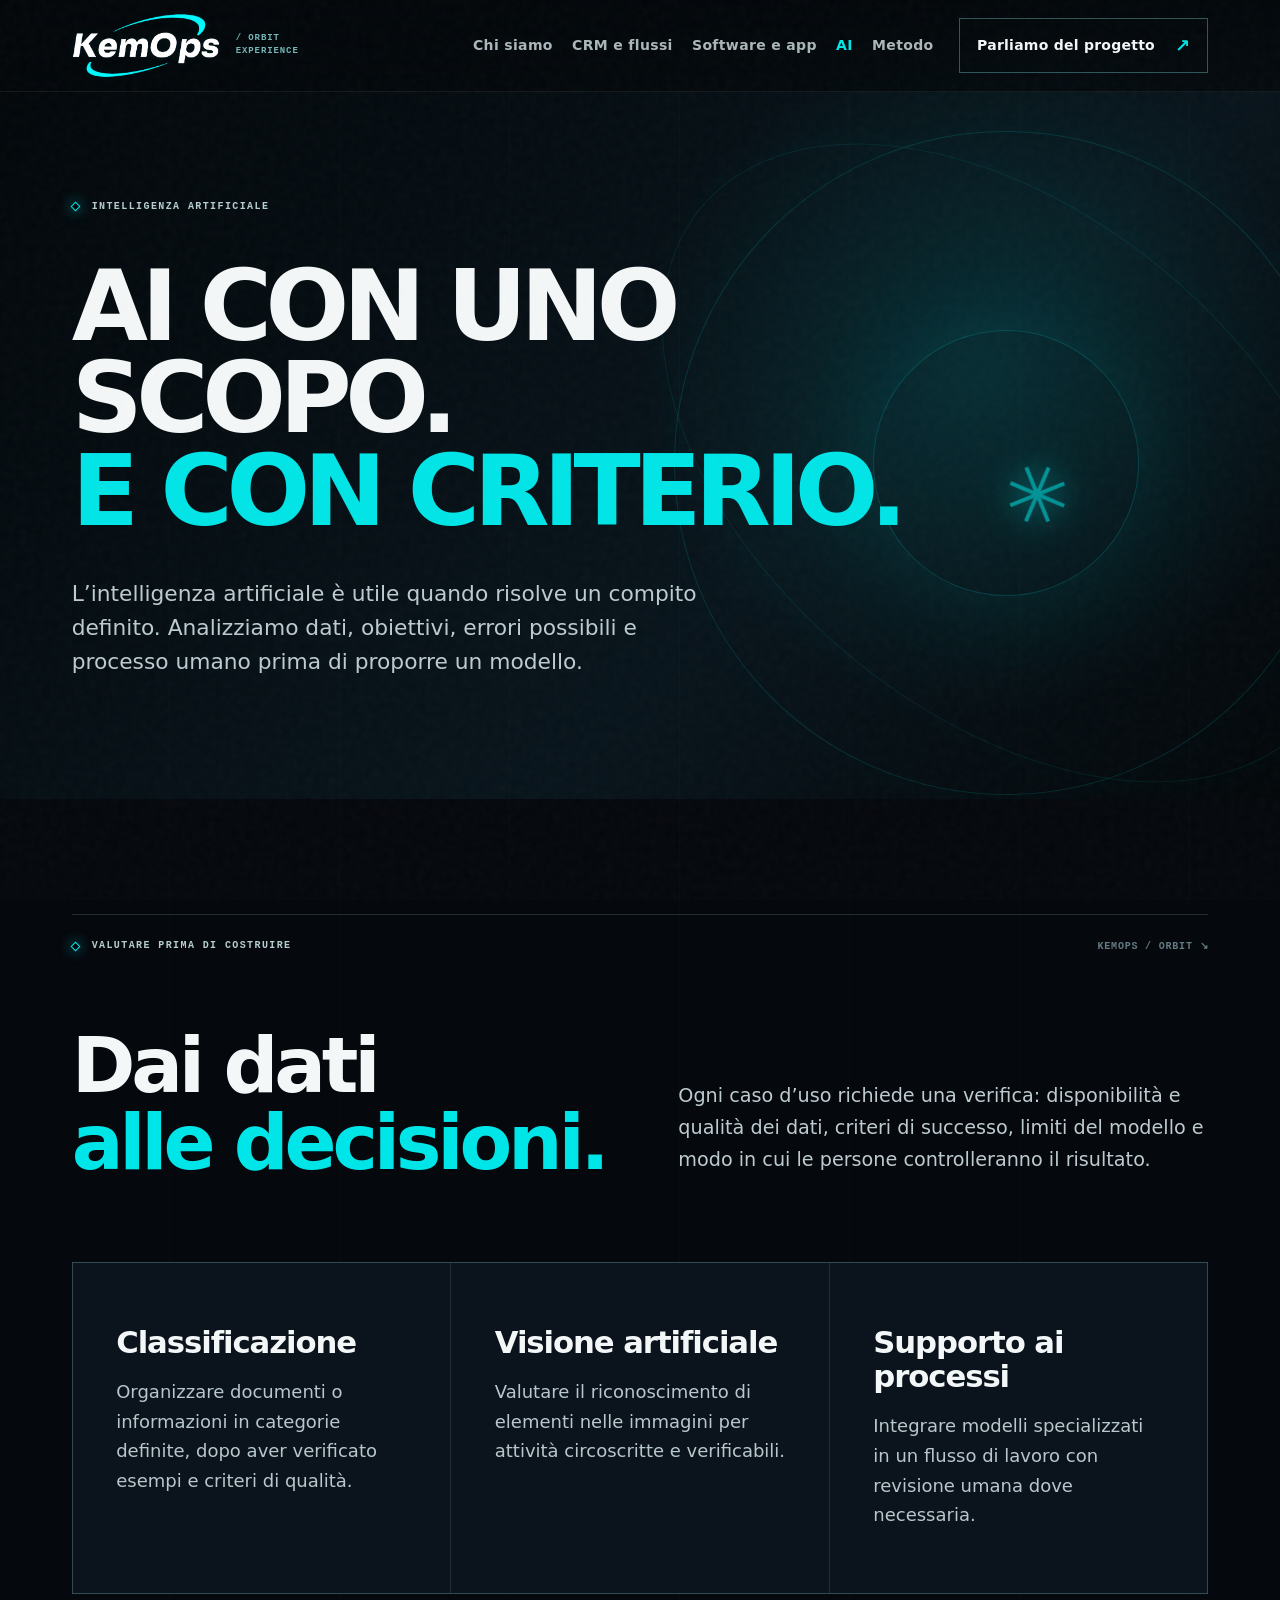
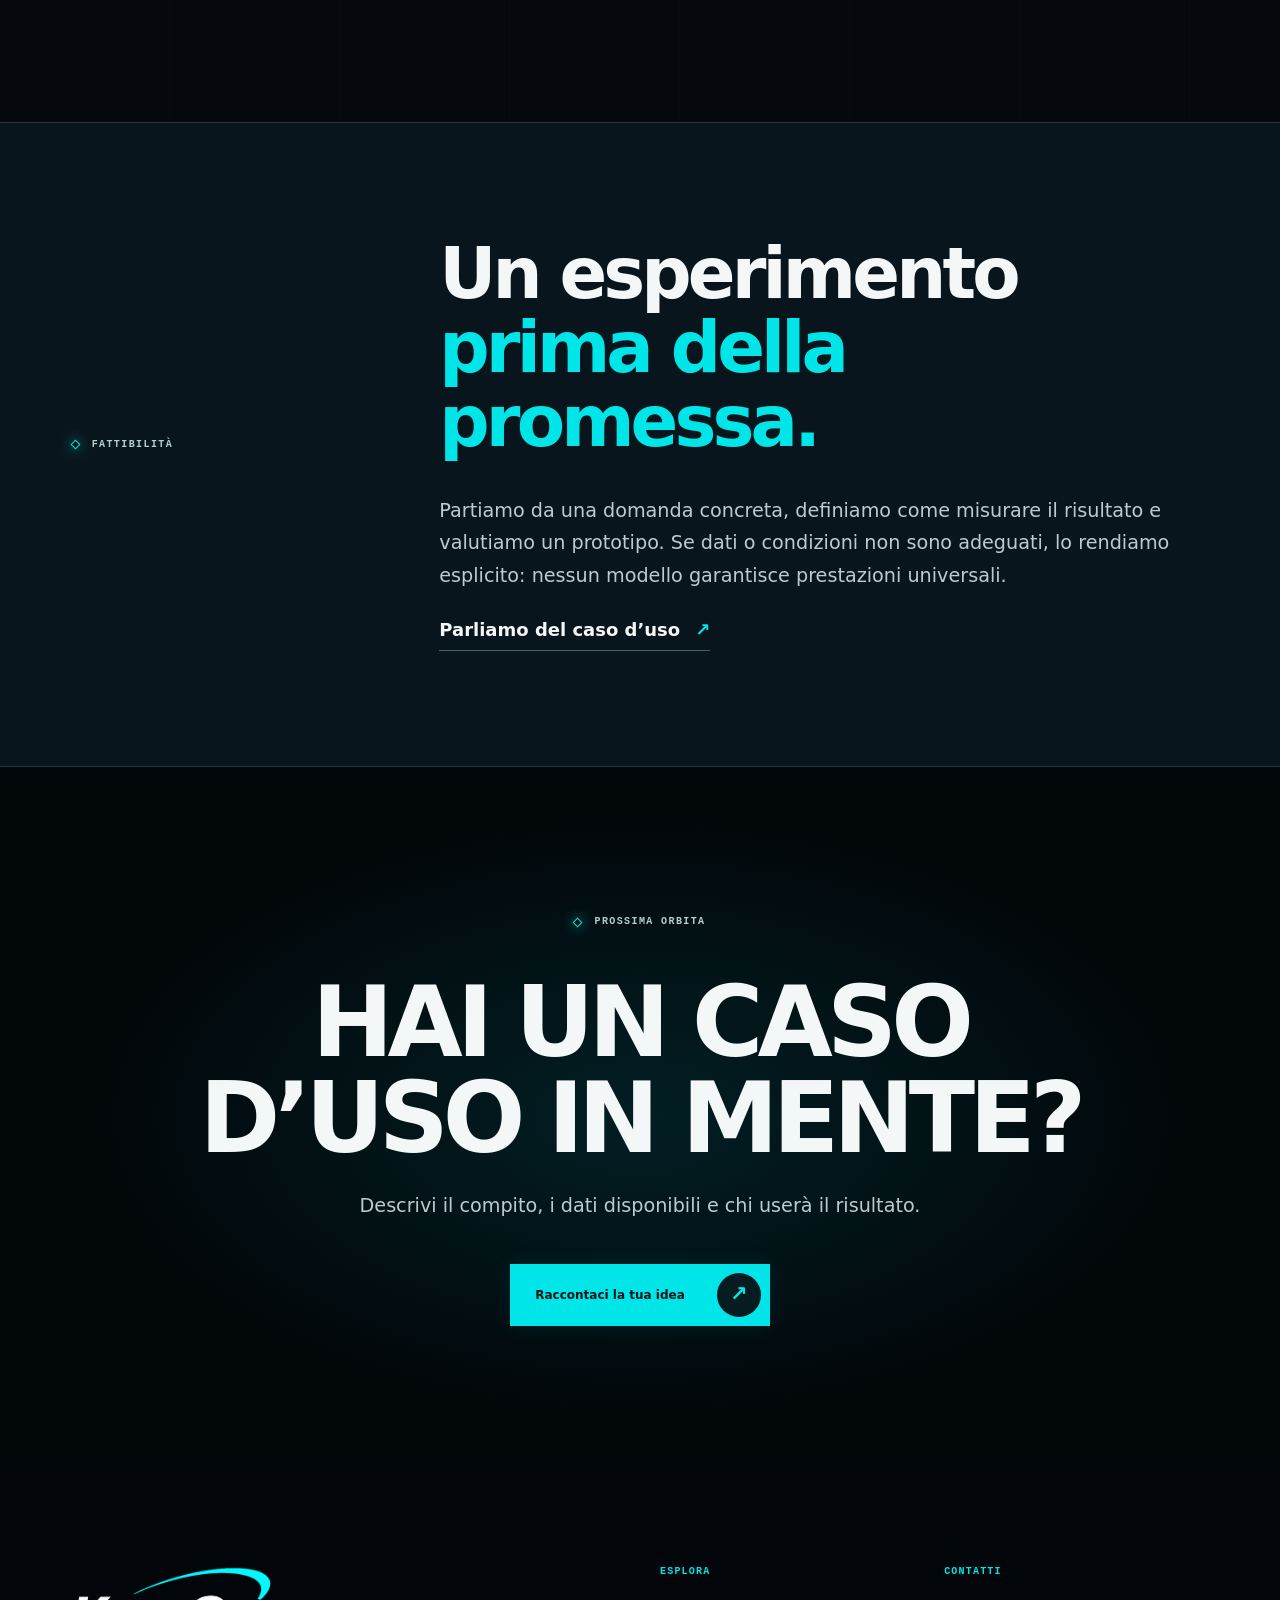
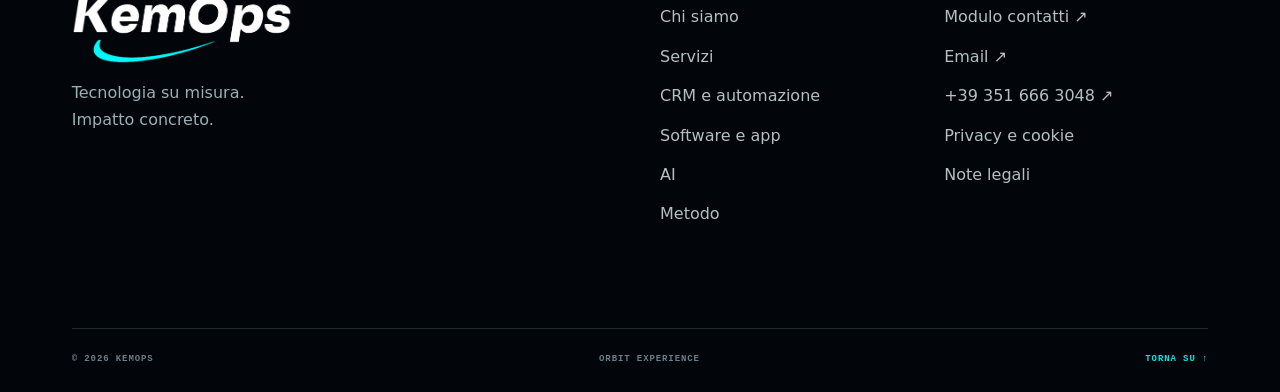
==== commit e7dc0f61: "Simplify ORBIT UI and improve homepage SEO" ====
--- a/ai.html
+++ b/ai.html
@@ -35,16 +35,15 @@
   </header>
   <div class="mobile-menu" id="mobile-menu" hidden>
     <div class="mobile-menu-kicker">ESPLORA KEMOPS</div>
-    <a href="index.html"><span>01</span> Home</a><a href="chi-siamo.html"><span>02</span> Chi siamo</a><a href="crm-automazione.html"><span>03</span> CRM e flussi</a><a href="app-software.html"><span>04</span> Software e app</a><a href="ai.html" aria-current="page"><span>05</span> AI</a><a href="metodo.html"><span>06</span> Metodo</a>
-    <a href="contatti.html"><span>07</span> Contatti</a>
+    <a href="index.html">Home</a><a href="chi-siamo.html">Chi siamo</a><a href="crm-automazione.html">CRM e flussi</a><a href="app-software.html">Software e app</a><a href="ai.html" aria-current="page">AI</a><a href="metodo.html">Metodo</a>
+    <a href="contatti.html">Contatti</a>
   </div>
   <main id="main"><section class="sub-hero section-shell" aria-labelledby="page-title">
       <div class="sub-orbits" aria-hidden="true"><span></span><span></span><span></span><i>✳</i></div>
-      <div class="sub-hero-inner reveal"><p class="section-kicker"><span class="kicker-dot"></span> 04 / INTELLIGENZA ARTIFICIALE</p>
+      <div class="sub-hero-inner reveal"><p class="section-kicker"><span class="kicker-dot"></span> INTELLIGENZA ARTIFICIALE</p>
       <h1 id="page-title">AI con uno scopo.<br><em>E con criterio.</em></h1><p class="sub-lead">L’intelligenza artificiale è utile quando risolve un compito definito. Analizziamo dati, obiettivi, errori possibili e processo umano prima di proporre un modello.</p></div>
-      <span class="sub-hero-index" aria-hidden="true">K / 04</span>
-    </section><section class="sub-section section-shell"><div class="section-top reveal"><span class="section-kicker"><span class="kicker-dot"></span> VALUTARE PRIMA DI COSTRUIRE</span><span class="small-mono">KEMOPS / ORBIT ↘</span></div>
-    <div class="sub-section-intro reveal"><h2>Dai dati<br><span>alle decisioni.</span></h2><p>Ogni caso d’uso richiede una verifica: disponibilità e qualità dei dati, criteri di successo, limiti del modello e modo in cui le persone controlleranno il risultato.</p></div><div class="orbit-card-grid"><article class="orbit-card reveal"><span class="orbit-card-num">01</span><h3>Classificazione</h3><p>Organizzare documenti o informazioni in categorie definite, dopo aver verificato esempi e criteri di qualità.</p></article><article class="orbit-card reveal"><span class="orbit-card-num">02</span><h3>Visione artificiale</h3><p>Valutare il riconoscimento di elementi nelle immagini per attività circoscritte e verificabili.</p></article><article class="orbit-card reveal"><span class="orbit-card-num">03</span><h3>Supporto ai processi</h3><p>Integrare modelli specializzati in un flusso di lavoro con revisione umana dove necessaria.</p></article></div></section><section class="sub-band section-shell"><div class="sub-band-grid"><p class="section-kicker"><span class="kicker-dot"></span> FATTIBILITÀ</p><div><h2>Un esperimento<br><em>prima della promessa.</em></h2><p>Partiamo da una domanda concreta, definiamo come misurare il risultato e valutiamo un prototipo. Se dati o condizioni non sono adeguati, lo rendiamo esplicito: nessun modello garantisce prestazioni universali.</p><a class="text-link" href="contatti.html">Parliamo del caso d’uso <span>↗</span></a></div></div></section><section class="sub-cta section-shell"><div class="sub-cta-inner reveal"><span class="section-kicker"><span class="kicker-dot"></span> PROSSIMA ORBITA</span><h2>Hai un caso d’uso in mente?</h2><p>Descrivi il compito, i dati disponibili e chi userà il risultato.</p><a class="btn btn-primary magnetic" href="contatti.html#contact-form"><span>Raccontaci la tua idea</span><span class="btn-circle" aria-hidden="true">↗</span></a></div></section></main>
+      </section><section class="sub-section section-shell"><div class="section-top reveal"><span class="section-kicker"><span class="kicker-dot"></span> VALUTARE PRIMA DI COSTRUIRE</span><span class="small-mono">KEMOPS / ORBIT ↘</span></div>
+    <div class="sub-section-intro reveal"><h2>Dai dati<br><span>alle decisioni.</span></h2><p>Ogni caso d’uso richiede una verifica: disponibilità e qualità dei dati, criteri di successo, limiti del modello e modo in cui le persone controlleranno il risultato.</p></div><div class="orbit-card-grid"><article class="orbit-card reveal"><h3>Classificazione</h3><p>Organizzare documenti o informazioni in categorie definite, dopo aver verificato esempi e criteri di qualità.</p></article><article class="orbit-card reveal"><h3>Visione artificiale</h3><p>Valutare il riconoscimento di elementi nelle immagini per attività circoscritte e verificabili.</p></article><article class="orbit-card reveal"><h3>Supporto ai processi</h3><p>Integrare modelli specializzati in un flusso di lavoro con revisione umana dove necessaria.</p></article></div></section><section class="sub-band section-shell"><div class="sub-band-grid"><p class="section-kicker"><span class="kicker-dot"></span> FATTIBILITÀ</p><div><h2>Un esperimento<br><em>prima della promessa.</em></h2><p>Partiamo da una domanda concreta, definiamo come misurare il risultato e valutiamo un prototipo. Se dati o condizioni non sono adeguati, lo rendiamo esplicito: nessun modello garantisce prestazioni universali.</p><a class="text-link" href="contatti.html">Parliamo del caso d’uso <span>↗</span></a></div></div></section><section class="sub-cta section-shell"><div class="sub-cta-inner reveal"><span class="section-kicker"><span class="kicker-dot"></span> PROSSIMA ORBITA</span><h2>Hai un caso d’uso in mente?</h2><p>Descrivi il compito, i dati disponibili e chi userà il risultato.</p><a class="btn btn-primary magnetic" href="contatti.html#contact-form"><span>Raccontaci la tua idea</span><span class="btn-circle" aria-hidden="true">↗</span></a></div></section></main>
   <footer class="site-footer section-shell">
   <div class="footer-main">
     <div><a href="index.html" class="footer-brand" aria-label="KemOps, home"><img src="assets/images/orbit-logo.png" alt="KemOps" width="206" height="91" loading="lazy"></a><p>Tecnologia su misura.<br>Impatto concreto.</p></div>
--- a/assets/css/orbit.css
+++ b/assets/css/orbit.css
@@ -21,7 +21,7 @@
 /* Vision */
 .vision{padding-bottom:190px;position:relative}.vision-layout{display:grid;grid-template-columns:minmax(190px,.7fr) 2fr;gap:40px;margin-top:100px}.vision-side{display:flex;flex-direction:column;justify-content:space-between;min-height:520px}.floating-symbol{width:136px;height:136px;border:1px solid var(--line-strong);border-radius:50%;display:grid;place-items:center;font-size:71px;color:var(--cyan);position:relative;animation:gentleSpin 26s linear infinite}.floating-symbol::before,.floating-symbol::after{content:"";position:absolute;border:1px solid rgba(0,229,231,.22);border-radius:50%;inset:15px;transform:scaleX(.5) rotate(40deg)}.floating-symbol::after{transform:scaleX(.6) rotate(-40deg)}.floating-symbol span{position:absolute;bottom:-8px;right:-13px;padding:5px 12px;background:var(--bg);font:11px ui-monospace,monospace;letter-spacing:.07em}.vision-side p{color:var(--cyan);font:750 11px/1.65 ui-monospace,monospace;letter-spacing:.12em}.vision-main h2{font-size:clamp(63px,8vw,135px);font-weight:800}.vision-main h2 .outlined{-webkit-text-stroke:1.5px #d8f0f3;color:transparent}.vision-bottom{margin-top:70px;border-top:1px solid var(--line);padding-top:25px;display:flex;justify-content:space-between;align-items:end;gap:30px}.vision-bottom p{max-width:550px;font-size:16px;line-height:1.9;color:#9eb0b7}.round-arrow{width:76px;height:76px;min-width:76px;border-radius:50%;border:1px solid var(--cyan);color:var(--cyan);font-size:32px;display:grid;place-items:center;transition:background .3s,color .3s,transform .3s}.round-arrow:hover{background:var(--cyan);color:#001;transform:rotate(45deg)}.vision-stats{margin-top:100px;display:grid;grid-template-columns:repeat(3,1fr);gap:0;border-top:1px solid var(--line);border-bottom:1px solid var(--line)}.vision-stats>div{padding:38px 23px 38px 0;display:flex;flex-direction:column;gap:7px}.vision-stats>div+div{border-left:1px solid var(--line);padding-left:30px}.stat-index{font:650 10px ui-monospace,monospace;color:var(--cyan);margin-bottom:15px}.vision-stats strong{font-size:clamp(23px,3vw,38px);font-weight:750;letter-spacing:-.06em}.vision-stats small{color:var(--muted);font-size:12px}
 /* Services */
-.services{background:radial-gradient(ellipse at 84% 38%,rgba(0,151,161,.11),transparent 42%),#071016;padding-top:110px;padding-bottom:170px}.services .section-top{border-color:rgba(155,233,236,.18)}.service-explorer{border:1px solid var(--line-strong);display:grid;grid-template-columns:minmax(230px,.64fr) 2.2fr;min-height:650px;background:linear-gradient(125deg,rgba(8,22,30,.98),rgba(2,7,12,.98));position:relative;box-shadow:0 30px 100px rgba(0,0,0,.24)}.service-explorer::before,.service-explorer::after{content:"";position:absolute;width:8px;height:8px;border-top:1px solid var(--cyan);border-left:1px solid var(--cyan);top:-1px;left:-1px}.service-explorer::after{top:auto;left:auto;right:-1px;bottom:-1px;transform:rotate(180deg)}.service-rail{border-right:1px solid var(--line);display:grid;grid-template-rows:repeat(4,1fr)}.service-tab{display:grid;grid-template-columns:30px 1fr 25px;align-items:center;gap:8px;text-align:left;color:#99abb1;background:transparent;border:0;border-bottom:1px solid var(--line);padding:18px 22px;cursor:pointer;position:relative;transition:background .3s,color .3s}.service-tab:last-child{border-bottom:0}.service-tab::before{content:"";position:absolute;left:0;top:0;bottom:0;width:3px;background:var(--cyan);transform:scaleY(0);transition:transform .3s}.service-tab:hover,.service-tab.is-active{background:linear-gradient(90deg,rgba(0,229,231,.10),rgba(0,229,231,.012));color:#fff}.service-tab.is-active::before{transform:scaleY(1)}.service-tab>span:nth-child(2){font-size:clamp(19px,1.65vw,27px);font-weight:740;line-height:1.1;letter-spacing:-.055em}.service-index{font:650 11px ui-monospace,monospace;color:var(--cyan);align-self:start;margin-top:12px}.service-tab-arrow{align-self:end;justify-self:end;color:var(--cyan);font-size:25px;opacity:.4;transition:opacity .3s,transform .3s}.service-tab.is-active .service-tab-arrow,.service-tab:hover .service-tab-arrow{opacity:1;transform:translate(3px,-3px)}.service-main{display:grid;grid-template-columns:minmax(290px,1.25fr) minmax(225px,.9fr);min-width:0}.service-display{position:relative;overflow:hidden;min-height:630px;border-right:1px solid var(--line)}.service-display::before{content:"";position:absolute;inset:0;background:radial-gradient(ellipse at center,rgba(0,204,208,.14),transparent 65%),linear-gradient(rgba(255,255,255,.03) 1px,transparent 1px),linear-gradient(90deg,rgba(255,255,255,.03) 1px,transparent 1px);background-size:auto,60px 60px,60px 60px;mask-image:linear-gradient(to bottom,black,rgba(0,0,0,.3));pointer-events:none}.service-stage-stage{position:absolute;inset:0;display:flex;align-items:center;justify-content:center;animation:stagePop .65s both}.stage-corner{position:absolute;width:18px;height:18px;border-color:var(--cyan);border-style:solid;z-index:3}.stage-corner.top-left{top:22px;left:22px;border-width:1px 0 0 1px}.stage-corner.bottom-right{right:22px;bottom:22px;border-width:0 1px 1px 0}.stage-label{position:absolute;z-index:3;top:25px;left:50px;font:700 9px ui-monospace,monospace;letter-spacing:.12em;color:#86bdc0}.stage-label span{color:var(--cyan);margin:0 7px}.stage-floating-label{position:absolute;bottom:35px;left:50%;transform:translateX(-50%);white-space:nowrap;font:700 8px ui-monospace,monospace;letter-spacing:.1em;color:#9bd7d9}.f-dot{display:inline-block;width:5px;height:5px;border-radius:50%;background:var(--cyan);margin-right:7px;box-shadow:0 0 8px var(--cyan)}
+.services{background:radial-gradient(ellipse at 84% 38%,rgba(0,151,161,.11),transparent 42%),#071016;padding-top:110px;padding-bottom:170px}.services .section-top{border-color:rgba(155,233,236,.18)}.service-explorer{border:1px solid var(--line-strong);display:grid;grid-template-columns:minmax(230px,.64fr) 2.2fr;min-height:650px;background:linear-gradient(125deg,rgba(8,22,30,.98),rgba(2,7,12,.98));position:relative;box-shadow:0 30px 100px rgba(0,0,0,.24)}.service-explorer::before,.service-explorer::after{content:"";position:absolute;width:8px;height:8px;border-top:1px solid var(--cyan);border-left:1px solid var(--cyan);top:-1px;left:-1px}.service-explorer::after{top:auto;left:auto;right:-1px;bottom:-1px;transform:rotate(180deg)}.service-rail{border-right:1px solid var(--line);display:grid;grid-template-rows:repeat(4,1fr)}.service-tab{display:grid;grid-template-columns:minmax(0,1fr) 25px;align-items:center;gap:8px;text-align:left;color:#99abb1;background:transparent;border:0;border-bottom:1px solid var(--line);padding:18px 22px;cursor:pointer;position:relative;transition:background .3s,color .3s}.service-tab:last-child{border-bottom:0}.service-tab::before{content:"";position:absolute;left:0;top:0;bottom:0;width:3px;background:var(--cyan);transform:scaleY(0);transition:transform .3s}.service-tab:hover,.service-tab.is-active{background:linear-gradient(90deg,rgba(0,229,231,.10),rgba(0,229,231,.012));color:#fff}.service-tab.is-active::before{transform:scaleY(1)}.service-tab>span:first-child{font-size:clamp(19px,1.65vw,27px);font-weight:740;line-height:1.1;letter-spacing:-.055em}.service-index{font:650 11px ui-monospace,monospace;color:var(--cyan);align-self:start;margin-top:12px}.service-tab-arrow{align-self:end;justify-self:end;color:var(--cyan);font-size:25px;opacity:.4;transition:opacity .3s,transform .3s}.service-tab.is-active .service-tab-arrow,.service-tab:hover .service-tab-arrow{opacity:1;transform:translate(3px,-3px)}.service-main{display:grid;grid-template-columns:minmax(290px,1.25fr) minmax(225px,.9fr);min-width:0}.service-display{position:relative;overflow:hidden;min-height:630px;border-right:1px solid var(--line)}.service-display::before{content:"";position:absolute;inset:0;background:radial-gradient(ellipse at center,rgba(0,204,208,.14),transparent 65%),linear-gradient(rgba(255,255,255,.03) 1px,transparent 1px),linear-gradient(90deg,rgba(255,255,255,.03) 1px,transparent 1px);background-size:auto,60px 60px,60px 60px;mask-image:linear-gradient(to bottom,black,rgba(0,0,0,.3));pointer-events:none}.service-stage-stage{position:absolute;inset:0;display:flex;align-items:center;justify-content:center;animation:stagePop .65s both}.stage-corner{position:absolute;width:18px;height:18px;border-color:var(--cyan);border-style:solid;z-index:3}.stage-corner.top-left{top:22px;left:22px;border-width:1px 0 0 1px}.stage-corner.bottom-right{right:22px;bottom:22px;border-width:0 1px 1px 0}.stage-label{position:absolute;z-index:3;top:25px;left:50px;font:700 9px ui-monospace,monospace;letter-spacing:.12em;color:#86bdc0}.stage-label span{color:var(--cyan);margin:0 7px}.stage-floating-label{position:absolute;bottom:35px;left:50%;transform:translateX(-50%);white-space:nowrap;font:700 8px ui-monospace,monospace;letter-spacing:.1em;color:#9bd7d9}.f-dot{display:inline-block;width:5px;height:5px;border-radius:50%;background:var(--cyan);margin-right:7px;box-shadow:0 0 8px var(--cyan)}
 .mock-dashboard{width:78%;max-width:430px;min-height:306px;background:linear-gradient(140deg,rgba(19,47,57,.98),#0b1722 70%);border:1px solid rgba(82,238,242,.45);box-shadow:0 25px 70px #000b,0 0 52px rgba(0,229,231,.12);transform:perspective(900px) rotateY(-11deg) rotateX(7deg) rotateZ(-3deg);animation:dashboardFloat 6s ease-in-out infinite;position:relative}.mock-dashboard::before{content:"";position:absolute;inset:-17px;border:1px solid rgba(0,229,231,.09);z-index:-1}.mock-top{height:36px;display:flex;gap:5px;align-items:center;padding:0 13px;border-bottom:1px solid rgba(134,239,244,.2)}.mock-top i{display:block;background:#254b55;width:6px;height:6px;border-radius:50%}.mock-top i:first-child{background:var(--cyan)}.mock-top span{margin-left:auto;color:#76a4a9;font:7px ui-monospace,monospace;letter-spacing:.12em}.mock-top b{color:var(--cyan);margin-left:15px}.mock-body{display:grid;grid-template-columns:44px 1fr;min-height:270px}.mock-side{border-right:1px solid rgba(134,239,244,.13);display:flex;align-items:center;flex-direction:column;gap:23px;padding:16px 0}.mock-side span:not(:first-child){display:block;width:15px;height:3px;background:#294651;border-radius:3px}.mock-side span:nth-child(2){background:var(--cyan)}.mock-side-logo{color:var(--cyan);font-size:18px}.mock-content{padding:23px 24px 20px;min-width:0}.mock-content small{color:var(--cyan);font:7px ui-monospace,monospace;letter-spacing:.14em}.mock-content strong{display:block;font-size:24px;line-height:1.2;letter-spacing:-.06em;margin-top:7px}.mock-chart{height:96px;border-bottom:1px solid rgba(134,239,244,.3);display:flex;align-items:end;gap:7px;margin-top:12px;background:repeating-linear-gradient(to top,transparent 0,transparent 22px,rgba(255,255,255,.04) 23px)}.mock-chart span{flex:1;background:linear-gradient(var(--cyan),rgba(0,228,231,.1));height:var(--h);min-width:5px;animation:barBreathe 2.5s ease-in-out infinite alternate;transform-origin:bottom}.mock-chart span:nth-child(2n){animation-delay:.45s}.mock-metrics{display:grid;grid-template-columns:1fr 1fr;gap:15px;margin-top:15px}.mock-metrics>span{display:flex;flex-direction:column;gap:6px}.mock-metrics b{font:6px ui-monospace,monospace;letter-spacing:.1em;color:#7b9a9f}.mock-metrics i{width:80%;height:3px;background:#31505a}.mock-metrics i:last-child{width:56%;background:var(--cyan);opacity:.6}
 .service-info{display:flex;flex-direction:column;padding:32px 30px 25px;min-width:0}.service-info-top{display:flex;align-items:center;justify-content:space-between;gap:8px;color:var(--cyan);font:600 9px ui-monospace,monospace;letter-spacing:.1em}.mini-pulse{font-size:8px;color:#547f83}.mini-pulse::first-letter{color:var(--cyan)}.service-info-main{flex:1;display:flex;flex-direction:column;justify-content:center;padding:30px 0}.service-info h3{font-size:clamp(29px,3.3vw,48px);line-height:1.13;font-weight:800}.service-info p{color:#91abb1;font-size:13px;line-height:1.9;margin-top:22px}.tag-list{display:flex;flex-wrap:wrap;gap:8px;margin-top:26px}.tag-list span{border:1px solid rgba(125,213,218,.25);color:#9ec2c8;padding:7px 9px;font:9px ui-monospace,monospace;letter-spacing:.02em}.service-cta{border-top:1px solid var(--line);padding-top:23px;display:flex;align-items:center;justify-content:space-between;gap:12px;color:var(--white);font-size:11px;font-weight:750;transition:color .2s}.service-cta:hover{color:var(--cyan)}.service-cta span{color:var(--cyan);font-size:21px}.explorer-note{font:9px/1.7 ui-monospace,monospace;color:#708b91;letter-spacing:.1em;margin-top:21px}
 /* Dynamic service visual styles */
@@ -58,8 +58,8 @@
 @keyframes contactOrbitTwo{0%{transform:rotate(35deg)}50%{transform:rotate(-35deg)}100%{transform:rotate(395deg)}}
 /* Tablet */
 @media(max-width:1220px){:root{--pad:clamp(26px,4vw,65px)}.brand-edition{display:none}.desktop-nav{gap:18px}.nav-contact{font-size:10px;gap:10px;padding:12px}.hero h1{font-size:clamp(57px,8vw,103px)}.hero-viz{right:-18%;width:80%}.service-explorer{grid-template-columns:215px 1fr}.service-main{grid-template-columns:1fr}.service-display{min-height:400px;border-right:0;border-bottom:1px solid var(--line)}.service-info{min-height:265px}.service-info-main{padding:22px 0}.service-info h3{font-size:30px}.service-rail .service-tab{padding:15px}.mock-dashboard{width:63%;transform:perspective(900px) rotateY(-11deg) rotateX(7deg) rotateZ(-3deg) scale(.83)}.stage-architecture{height:290px}.stage-phone{scale:.78}.service-explorer{min-height:745px}}
-@media(max-width:900px){:root{--nav-h:80px;--pad:clamp(22px,5vw,42px)}.desktop-nav,.nav-contact{display:none}.mobile-toggle{display:flex}.brand img{width:145px}.hero{min-height:760px;height:920px;max-height:none}.hero h1{font-size:clamp(52px,9vw,90px)}.hero-viz{width:80vw;top:10%;height:66%;right:-34%;opacity:.72}.hero-content{align-self:center}.hero-lower{gap:40px}.hero-eyebrow{font-size:10px}.hero-bottom{bottom:30px}.hero-coordinates{display:none}.ticker{margin-bottom:110px}.vision{padding-bottom:120px}.vision-layout{grid-template-columns:150px 1fr;gap:15px}.vision-main h2{font-size:clamp(60px,8.5vw,92px)}.vision-side{min-height:430px}.section-head{align-items:start;flex-direction:column;gap:20px}.section-head>p{max-width:580px}.services{padding-bottom:110px}.service-explorer{grid-template-columns:190px 1fr}.service-tab{grid-template-columns:24px 1fr 12px;gap:5px}.service-tab>span:nth-child(2){font-size:21px}.service-tab-arrow{font-size:18px}.scenario-card{min-height:555px}.scenario-art{height:270px}.scenario-text{padding:0 25px 29px}.scenario-text h3{font-size:29px}.scenario-grid{gap:12px}.method-intro{flex-direction:column;align-items:flex-start;gap:25px}.method-intro p{width:auto;max-width:500px}.method-steps{grid-template-columns:repeat(2,1fr)}.method-trajectory{display:none}.method-step{border-top:1px solid var(--line-strong);min-height:220px;padding:20px}.method-step+button{padding:20px}.method-step:nth-child(2){border-right:0}.method-detail{grid-template-columns:1fr 2fr}.method-orbit-glyph{display:none}.faq-layout{gap:6%;grid-template-columns:1fr 1.4fr}.faq-title h2{font-size:clamp(50px,7vw,70px)}.contact{min-height:690px}.contact-ring{scale:.8}.footer-main{grid-template-columns:.8fr 1.2fr}}
-@media(max-width:640px){:root{--nav-h:72px;--pad:22px}.site-header.scrolled{height:65px}.site-header{height:var(--nav-h)}.brand img{width:123px}.mobile-menu{inset:var(--nav-h) 0 0}.hero{height:auto;min-height:790px;max-height:none;padding-top:140px;padding-bottom:110px;align-items:flex-start}.hero-content{align-self:auto;padding:0}.hero-eyebrow{font-size:8px;letter-spacing:.07em;gap:8px;margin-bottom:38px;flex-wrap:wrap}.eyebrow-line{width:18px}.eyebrow-suffix{width:100%;margin-left:27px}.hero h1{font-size:clamp(44px,9.2vw,69px);letter-spacing:-.075em;line-height:1.085}.hero-viz{top:17%;height:58%;right:-54%;width:115vw;opacity:.45}.orbital-title,.hero-viz .visual-hud{display:none}.hero-lower{display:block;margin-top:55px;max-width:360px}.hero-lower p{font-size:13px;line-height:1.85}.hero-actions{gap:22px;margin-top:28px}.btn{min-height:60px;gap:14px;padding-left:17px}.btn-circle{width:42px;height:42px}.hero-bottom{bottom:28px}.scroll-down{font-size:8px}.hero-num{font-size:10px}.ticker{height:78px;margin-bottom:90px}.ticker-track span{font-size:30px}.ticker-track b{margin:0 18px}.section-top{padding-top:17px}.section-kicker{font-size:9px;letter-spacing:.07em;gap:8px}.small-mono{display:none}.vision{padding-bottom:100px}.vision-layout{grid-template-columns:1fr;margin-top:55px}.vision-side{display:none}.vision-main h2{font-size:clamp(49px,11vw,85px);line-height:1.09}.vision-bottom{margin-top:30px;align-items:center}.vision-bottom p{font-size:13px}.round-arrow{width:52px;height:52px;min-width:52px;font-size:23px}.vision-stats{grid-template-columns:1fr;margin-top:70px}.vision-stats>div,.vision-stats>div+div{padding:20px 0;border-left:0;border-top:1px solid var(--line)}.vision-stats>div:first-child{border-top:0}.vision-stats strong{font-size:29px}.stat-index{margin-bottom:1px}.services{padding-top:75px;padding-bottom:95px}.section-head{padding:50px 0 35px}.section-head h2,.method-intro h2{font-size:clamp(43px,10vw,68px)}.section-head>p{font-size:13px}.service-explorer{grid-template-columns:1fr;min-height:0}.service-rail{grid-template-columns:repeat(2,1fr);grid-template-rows:repeat(2,95px);border-right:0;border-bottom:1px solid var(--line)}.service-tab{border-right:1px solid var(--line);padding:11px 9px 11px 14px;grid-template-columns:19px 1fr 12px}.service-tab:nth-child(2n){border-right:0}.service-tab:nth-child(3){border-bottom:0}.service-tab>span:nth-child(2){font-size:18px}.service-index{font-size:8px;margin-top:6px}.service-tab-arrow{font-size:17px}.service-main{display:block}.service-display{height:350px;min-height:350px}.mock-dashboard{width:85%;scale:.95}.stage-label{font-size:8px;left:40px}.stage-floating-label{bottom:23px}.service-info{min-height:325px;padding:22px}.service-info h3{font-size:34px}.service-info p{font-size:13px;margin-top:12px}.service-info-main{padding:26px 0 30px}.tag-list{margin-top:20px}.stage-architecture{width:90%;height:290px}.architecture-node{font-size:7px;min-width:65px}.architecture-ring{width:200px;height:200px}.stage-ai{height:250px}.ai-core{width:120px;height:120px}.ai-flow-label{font-size:7px}.explorer-note{font-size:8px}.scenarios{padding-top:90px;padding-bottom:100px}.scenario-grid{grid-template-columns:1fr;gap:16px}.scenario-card{min-height:550px}.scenario-art{height:275px}.scenario-text{padding-bottom:33px}.scenario-text h3{font-size:31px}.scenarios-disclaimer{font-size:9px}.method{padding-top:90px;padding-bottom:100px}.method-intro{margin-top:50px}.method-intro p{font-size:13px}.method-steps{margin-top:50px;grid-template-columns:repeat(2,1fr)}.method-step{min-height:225px;padding:20px 12px}.method-step+button{padding:20px 12px}.method-step strong{font-size:25px;margin-top:34px}.method-step p{font-size:11px}.method-detail{grid-template-columns:1fr;gap:15px;padding:24px}.method-detail h3{font-size:25px}.questions{padding-top:90px;padding-bottom:110px}.faq-layout{display:block;margin-top:55px}.faq-title h2{font-size:56px}.faq-title p{margin-top:20px}.faq-items{margin-top:48px}.faq-items summary{font-size:14px;padding:19px 0}.faq-items details p{font-size:12px}.contact{min-height:720px;padding-top:20px;padding-bottom:20px}.contact h2{font-size:clamp(53px,12vw,85px);margin:37px 0;line-height:1.03}.contact h2 span{-webkit-text-stroke:1px #d3f4f7}.contact-inner{padding:95px 0 85px}.contact-inner>p{font-size:13px}.contact-actions{flex-direction:column;gap:24px;margin-top:30px}.contact-ring{scale:.55}.contact-logo-swoosh{width:500px}.contact-footer{font-size:8px}.footer-main{grid-template-columns:1fr;gap:60px;padding-bottom:70px}.footer-links{gap:18px}.site-footer{padding-top:70px}.footer-brand img{width:180px}.footer-bottom{flex-wrap:wrap;gap:15px;font-size:8px}.footer-bottom span:nth-child(2){display:none}}
-@media(max-width:390px){.hero h1{font-size:41px}.hero{min-height:750px}.service-tab>span:nth-child(2){font-size:16px}.service-info h3{font-size:29px}.service-display{height:300px;min-height:300px}.mock-dashboard{scale:.8}.stage-phone{scale:.68}.contact h2{font-size:50px}.section-head h2{font-size:43px}}
+@media(max-width:900px){:root{--nav-h:80px;--pad:clamp(22px,5vw,42px)}.desktop-nav,.nav-contact{display:none}.mobile-toggle{display:flex}.brand img{width:145px}.hero{min-height:760px;height:920px;max-height:none}.hero h1{font-size:clamp(52px,9vw,90px)}.hero-viz{width:80vw;top:10%;height:66%;right:-34%;opacity:.72}.hero-content{align-self:center}.hero-lower{gap:40px}.hero-eyebrow{font-size:10px}.hero-bottom{bottom:30px}.hero-coordinates{display:none}.ticker{margin-bottom:110px}.vision{padding-bottom:120px}.vision-layout{grid-template-columns:150px 1fr;gap:15px}.vision-main h2{font-size:clamp(60px,8.5vw,92px)}.vision-side{min-height:430px}.section-head{align-items:start;flex-direction:column;gap:20px}.section-head>p{max-width:580px}.services{padding-bottom:110px}.service-explorer{grid-template-columns:190px 1fr}.service-tab{grid-template-columns:minmax(0,1fr) 12px;gap:5px}.service-tab>span:first-child{font-size:21px}.service-tab-arrow{font-size:18px}.scenario-card{min-height:555px}.scenario-art{height:270px}.scenario-text{padding:0 25px 29px}.scenario-text h3{font-size:29px}.scenario-grid{gap:12px}.method-intro{flex-direction:column;align-items:flex-start;gap:25px}.method-intro p{width:auto;max-width:500px}.method-steps{grid-template-columns:repeat(2,1fr)}.method-trajectory{display:none}.method-step{border-top:1px solid var(--line-strong);min-height:220px;padding:20px}.method-step+button{padding:20px}.method-step:nth-child(2){border-right:0}.method-detail{grid-template-columns:1fr 2fr}.method-orbit-glyph{display:none}.faq-layout{gap:6%;grid-template-columns:1fr 1.4fr}.faq-title h2{font-size:clamp(50px,7vw,70px)}.contact{min-height:690px}.contact-ring{scale:.8}.footer-main{grid-template-columns:.8fr 1.2fr}}
+@media(max-width:640px){:root{--nav-h:72px;--pad:22px}.site-header.scrolled{height:65px}.site-header{height:var(--nav-h)}.brand img{width:123px}.mobile-menu{inset:var(--nav-h) 0 0}.hero{height:auto;min-height:790px;max-height:none;padding-top:140px;padding-bottom:110px;align-items:flex-start}.hero-content{align-self:auto;padding:0}.hero-eyebrow{font-size:8px;letter-spacing:.07em;gap:8px;margin-bottom:38px;flex-wrap:wrap}.eyebrow-line{width:18px}.eyebrow-suffix{width:100%;margin-left:27px}.hero h1{font-size:clamp(44px,9.2vw,69px);letter-spacing:-.075em;line-height:1.085}.hero-viz{top:17%;height:58%;right:-54%;width:115vw;opacity:.45}.orbital-title,.hero-viz .visual-hud{display:none}.hero-lower{display:block;margin-top:55px;max-width:360px}.hero-lower p{font-size:13px;line-height:1.85}.hero-actions{gap:22px;margin-top:28px}.btn{min-height:60px;gap:14px;padding-left:17px}.btn-circle{width:42px;height:42px}.hero-bottom{bottom:28px}.scroll-down{font-size:8px}.hero-num{font-size:10px}.ticker{height:78px;margin-bottom:90px}.ticker-track span{font-size:30px}.ticker-track b{margin:0 18px}.section-top{padding-top:17px}.section-kicker{font-size:9px;letter-spacing:.07em;gap:8px}.small-mono{display:none}.vision{padding-bottom:100px}.vision-layout{grid-template-columns:1fr;margin-top:55px}.vision-side{display:none}.vision-main h2{font-size:clamp(49px,11vw,85px);line-height:1.09}.vision-bottom{margin-top:30px;align-items:center}.vision-bottom p{font-size:13px}.round-arrow{width:52px;height:52px;min-width:52px;font-size:23px}.vision-stats{grid-template-columns:1fr;margin-top:70px}.vision-stats>div,.vision-stats>div+div{padding:20px 0;border-left:0;border-top:1px solid var(--line)}.vision-stats>div:first-child{border-top:0}.vision-stats strong{font-size:29px}.stat-index{margin-bottom:1px}.services{padding-top:75px;padding-bottom:95px}.section-head{padding:50px 0 35px}.section-head h2,.method-intro h2{font-size:clamp(43px,10vw,68px)}.section-head>p{font-size:13px}.service-explorer{grid-template-columns:1fr;min-height:0}.service-rail{grid-template-columns:repeat(2,1fr);grid-template-rows:repeat(2,95px);border-right:0;border-bottom:1px solid var(--line)}.service-tab{border-right:1px solid var(--line);padding:11px 9px 11px 14px;grid-template-columns:minmax(0,1fr) 12px}.service-tab:nth-child(2n){border-right:0}.service-tab:nth-child(3){border-bottom:0}.service-tab>span:first-child{font-size:18px}.service-index{font-size:8px;margin-top:6px}.service-tab-arrow{font-size:17px}.service-main{display:block}.service-display{height:350px;min-height:350px}.mock-dashboard{width:85%;scale:.95}.stage-label{font-size:8px;left:40px}.stage-floating-label{bottom:23px}.service-info{min-height:325px;padding:22px}.service-info h3{font-size:34px}.service-info p{font-size:13px;margin-top:12px}.service-info-main{padding:26px 0 30px}.tag-list{margin-top:20px}.stage-architecture{width:90%;height:290px}.architecture-node{font-size:7px;min-width:65px}.architecture-ring{width:200px;height:200px}.stage-ai{height:250px}.ai-core{width:120px;height:120px}.ai-flow-label{font-size:7px}.explorer-note{font-size:8px}.scenarios{padding-top:90px;padding-bottom:100px}.scenario-grid{grid-template-columns:1fr;gap:16px}.scenario-card{min-height:550px}.scenario-art{height:275px}.scenario-text{padding-bottom:33px}.scenario-text h3{font-size:31px}.scenarios-disclaimer{font-size:9px}.method{padding-top:90px;padding-bottom:100px}.method-intro{margin-top:50px}.method-intro p{font-size:13px}.method-steps{margin-top:50px;grid-template-columns:repeat(2,1fr)}.method-step{min-height:225px;padding:20px 12px}.method-step+button{padding:20px 12px}.method-step strong{font-size:25px;margin-top:34px}.method-step p{font-size:11px}.method-detail{grid-template-columns:1fr;gap:15px;padding:24px}.method-detail h3{font-size:25px}.questions{padding-top:90px;padding-bottom:110px}.faq-layout{display:block;margin-top:55px}.faq-title h2{font-size:56px}.faq-title p{margin-top:20px}.faq-items{margin-top:48px}.faq-items summary{font-size:14px;padding:19px 0}.faq-items details p{font-size:12px}.contact{min-height:720px;padding-top:20px;padding-bottom:20px}.contact h2{font-size:clamp(53px,12vw,85px);margin:37px 0;line-height:1.03}.contact h2 span{-webkit-text-stroke:1px #d3f4f7}.contact-inner{padding:95px 0 85px}.contact-inner>p{font-size:13px}.contact-actions{flex-direction:column;gap:24px;margin-top:30px}.contact-ring{scale:.55}.contact-logo-swoosh{width:500px}.contact-footer{font-size:8px}.footer-main{grid-template-columns:1fr;gap:60px;padding-bottom:70px}.footer-links{gap:18px}.site-footer{padding-top:70px}.footer-brand img{width:180px}.footer-bottom{flex-wrap:wrap;gap:15px;font-size:8px}.footer-bottom span:nth-child(2){display:none}}
+@media(max-width:390px){.hero h1{font-size:41px}.hero{min-height:750px}.service-tab>span:first-child{font-size:16px}.service-info h3{font-size:29px}.service-display{height:300px;min-height:300px}.mock-dashboard{scale:.8}.stage-phone{scale:.68}.contact h2{font-size:50px}.section-head h2{font-size:43px}}
 @media(hover:none),(pointer:coarse){.cursor-glow{display:none}}
 @media(prefers-reduced-motion:reduce){html{scroll-behavior:auto}*,*::before,*::after{animation-duration:.01ms!important;animation-iteration-count:1!important;transition-duration:.01ms!important;scroll-behavior:auto!important}.reveal{opacity:1;transform:none}.hero-line>span{opacity:1;transform:none}}
--- a/assets/css/orbit-b2b.css
+++ b/assets/css/orbit-b2b.css
@@ -116,3 +116,9 @@
 @media (prefers-reduced-motion: reduce) {
   .sub-orbits, .deep-link { animation: none; transition: none; }
 }
+
+/* Spacing after removing decorative counters. */
+.deep-link h3 { margin-top: 24px; }
+.orbit-card h3 { margin-top: 18px; }
+.method-step strong { margin-top: 20px; }
+@media (max-width: 640px) { .orbit-card h3 { margin-top: 12px; } .method-step strong { margin-top: 16px; } }
